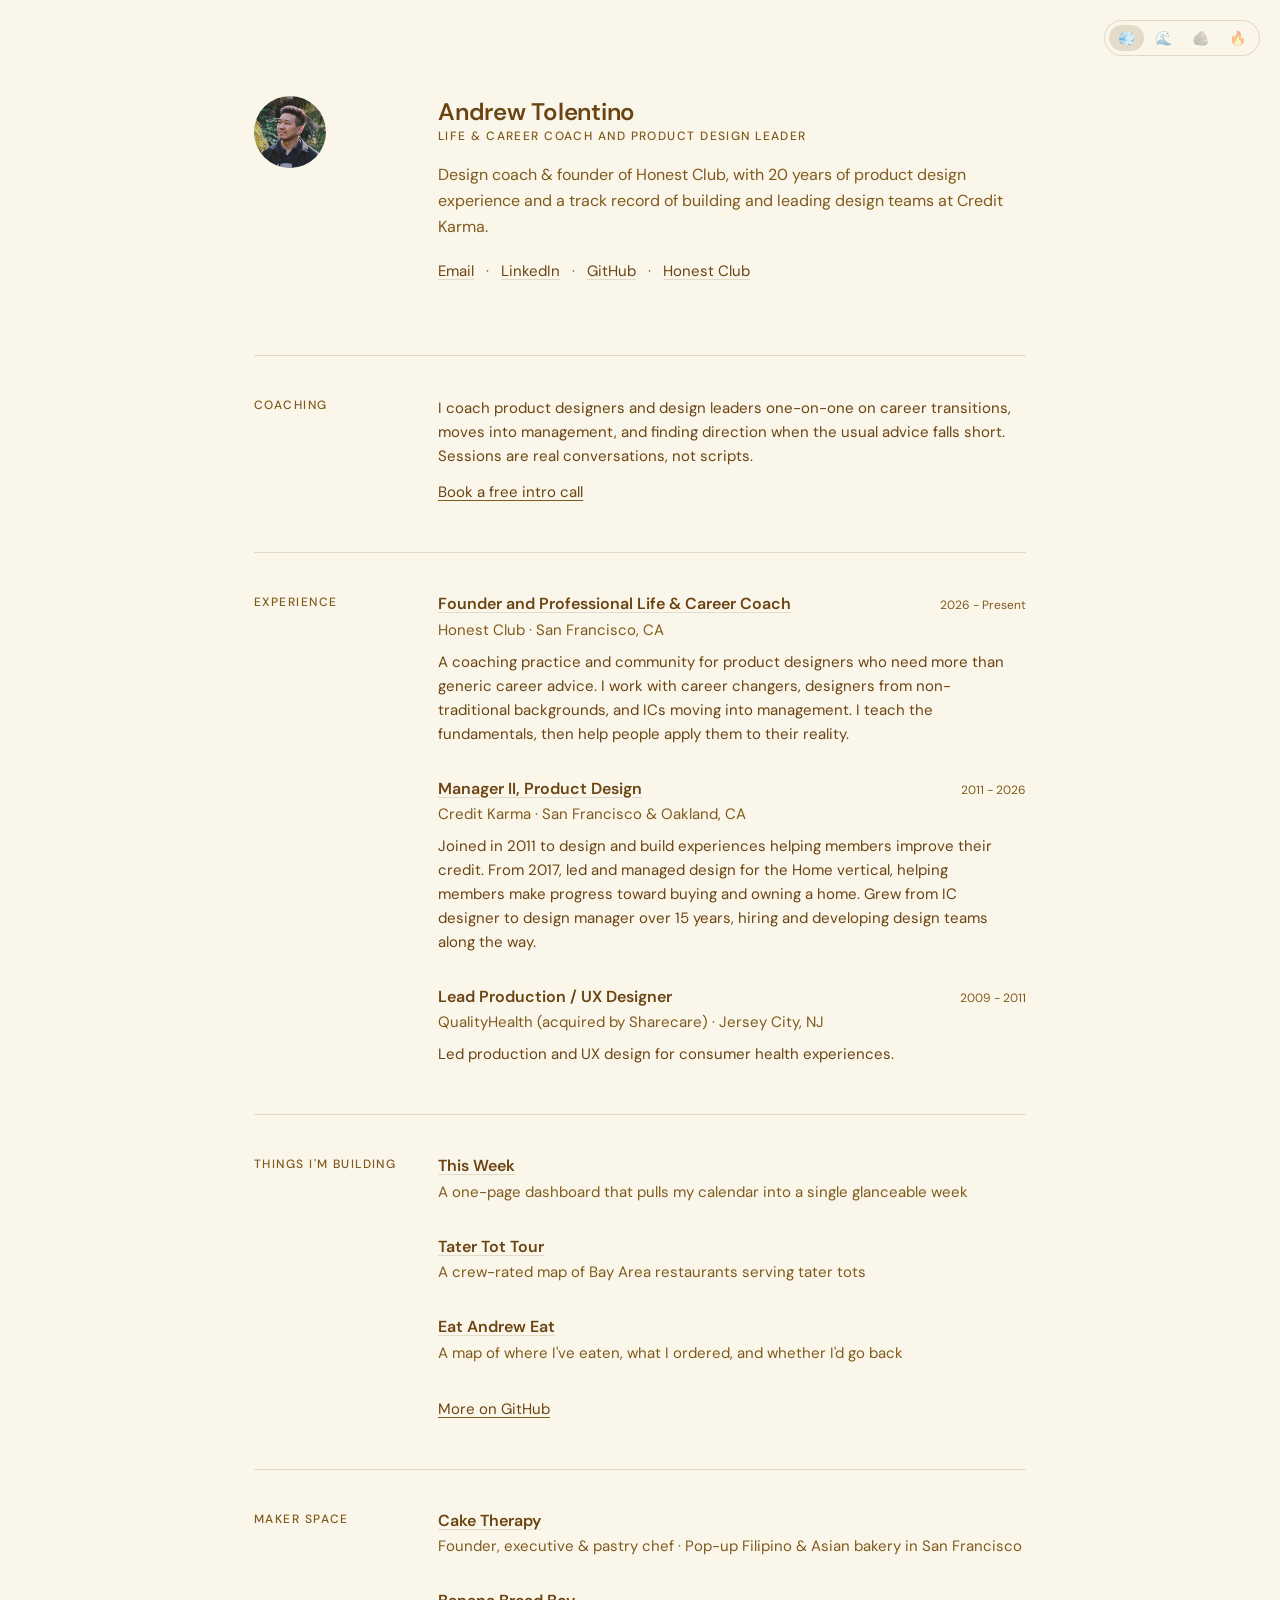
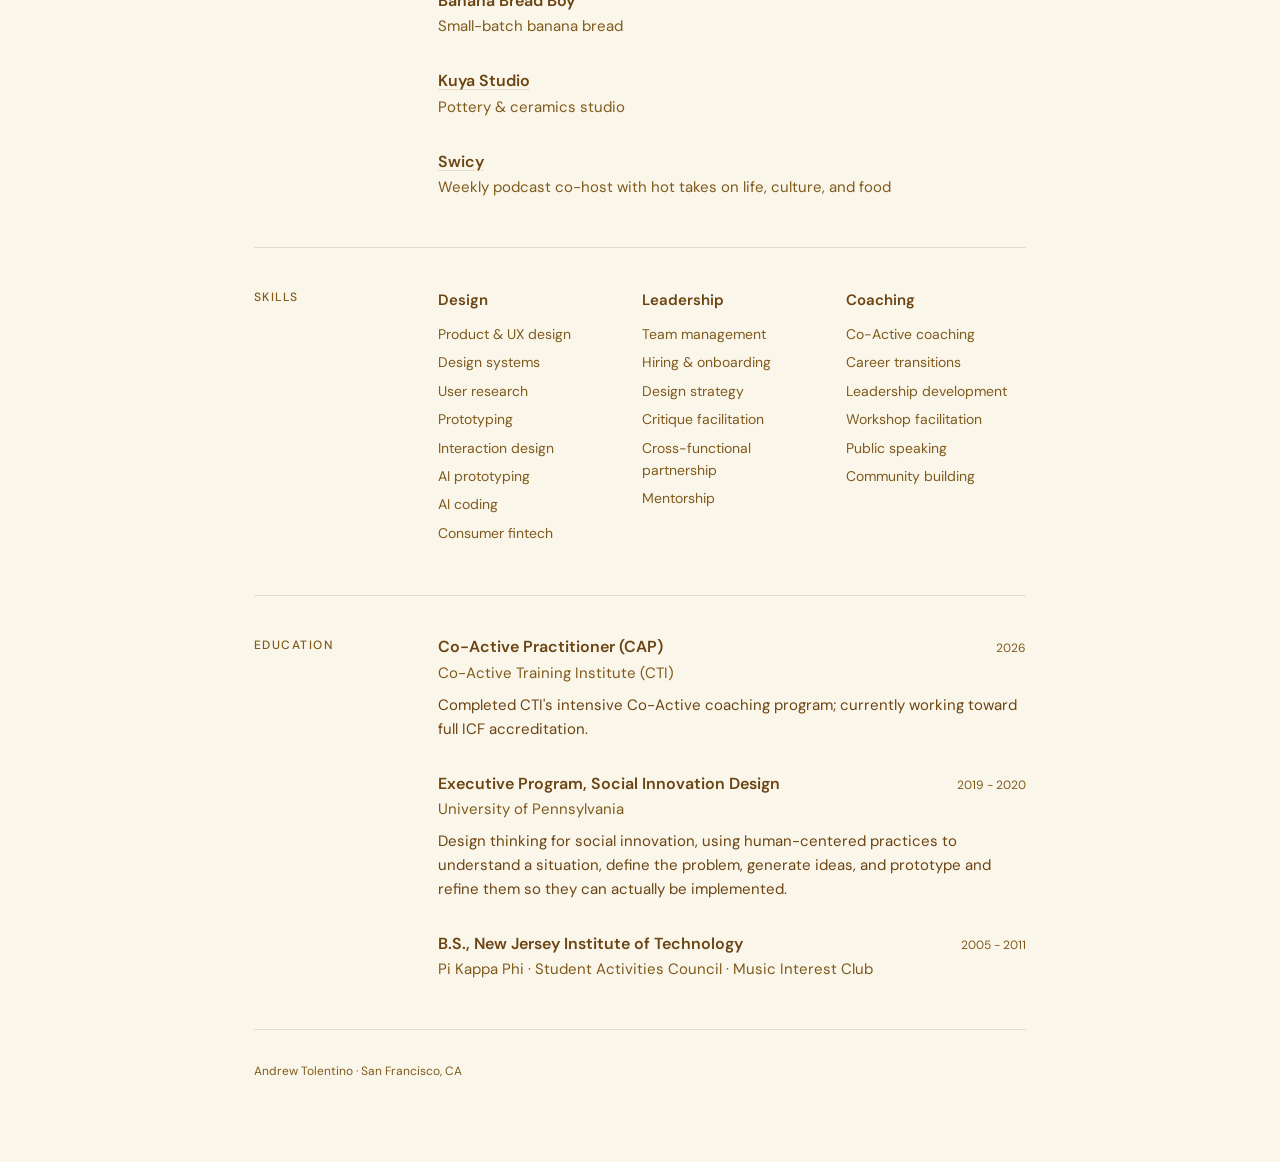
==== index.html @ 7c3a37d8 "Frame design experience as strength, not past tense Co-Authored-By: Claude Fable 5 <noreply@anthropi" ====
<!DOCTYPE html>
<html lang="en">
<head>
  <meta charset="UTF-8">
  <meta name="viewport" content="width=device-width, initial-scale=1.0">
  <title>Andrew Tolentino</title>
  <meta name="description" content="Resume of Andrew Tolentino, life and career coach and founder of Honest Club, with 20 years of product design experience leading teams at Credit Karma.">
  <link rel="icon" href="favicon.ico" sizes="32x32">
  <link rel="icon" type="image/png" sizes="32x32" href="assets/favicon-32.png">
  <link rel="icon" type="image/png" sizes="192x192" href="assets/favicon-192.png">
  <link rel="apple-touch-icon" href="assets/apple-touch-icon.png">
  <link rel="preconnect" href="https://fonts.googleapis.com">
  <link rel="preconnect" href="https://fonts.gstatic.com" crossorigin>
  <link href="https://fonts.googleapis.com/css2?family=DM+Sans:opsz,wght@9..40,400;9..40,500;9..40,600&display=swap" rel="stylesheet">
  <link rel="stylesheet" href="resume.css">
  <script>
    (function () {
      var el = localStorage.getItem('element');
      if (el === 'water' || el === 'earth' || el === 'fire') {
        document.documentElement.setAttribute('data-theme', el);
      }
    })();
  </script>
</head>
<body>
  <nav class="element-switch" aria-label="Color theme">
    <button data-element="air" title="Air Nomads">💨</button>
    <button data-element="water" title="Water Tribe">🌊</button>
    <button data-element="earth" title="Earth Kingdom">🪨</button>
    <button data-element="fire" title="Fire Nation">🔥</button>
  </nav>
  <p class="element-hint" id="element-hint" aria-hidden="true"></p>
  <main class="page">

    <!-- Intro -->
    <header class="masthead">
      <img class="portrait" src="assets/profile-pic-web.jpg" alt="Portrait of Andrew Tolentino">
      <h1 class="name">Andrew Tolentino</h1>
      <p class="subtitle">Life &amp; Career Coach and Product Design Leader</p>
      <p class="tagline">Design coach &amp; founder of Honest Club, with 20 years of product design experience and a track record of building and leading design teams at Credit Karma.</p>
      <nav class="contact">
        <a href="mailto:andrewjtolentino@gmail.com">Email</a>
        <span class="dot" aria-hidden="true">·</span>
        <a href="https://www.linkedin.com/in/atolentino" target="_blank" rel="noopener">LinkedIn</a>
        <span class="dot" aria-hidden="true">·</span>
        <a href="https://github.com/andrewtolentino" target="_blank" rel="noopener">GitHub</a>
        <span class="dot" aria-hidden="true">·</span>
        <a href="https://honestclub.co" target="_blank" rel="noopener">Honest Club</a>
      </nav>
    </header>

    <!-- Coaching -->
    <section class="section">
      <h2 class="label">Coaching</h2>
      <div class="entries">
      <article class="entry">
        <p class="desc">I coach product designers and design leaders one-on-one on career transitions, moves into management, and finding direction when the usual advice falls short. Sessions are real conversations, not scripts.</p>
        <p class="desc book-link"><a href="https://honestclub.co/discovery" target="_blank" rel="noopener">Book a free intro call</a></p>
      </article></div>
    </section>

    <!-- Experience -->
    <section class="section">
      <h2 class="label">Experience</h2>
      <div class="entries">

      <article class="entry">
        <div class="entry-head">
          <h3 class="role"><a href="https://honestclub.co" target="_blank" rel="noopener">Founder and Professional Life &amp; Career Coach</a></h3>
          <p class="when">2026 - Present</p>
        </div>
        <p class="org">Honest Club · San Francisco, CA</p>
        <p class="desc">A coaching practice and community for product designers who need more than generic career advice. I work with career changers, designers from non-traditional backgrounds, and ICs moving into management. I teach the fundamentals, then help people apply them to their reality.</p>
      </article>

      <article class="entry">
        <div class="entry-head">
          <h3 class="role"><a href="https://www.creditkarma.com" target="_blank" rel="noopener">Manager II, Product Design</a></h3>
          <p class="when">2011 - 2026</p>
        </div>
        <p class="org">Credit Karma · San Francisco &amp; Oakland, CA</p>
        <p class="desc">Joined in 2011 to design and build experiences helping members improve their credit. From 2017, led and managed design for the Home vertical, helping members make progress toward buying and owning a home. Grew from IC designer to design manager over 15 years, hiring and developing design teams along the way.</p>
      </article>

      <article class="entry">
        <div class="entry-head">
          <h3 class="role">Lead Production / UX Designer</h3>
          <p class="when">2009 - 2011</p>
        </div>
        <p class="org">QualityHealth (acquired by Sharecare) · Jersey City, NJ</p>
        <p class="desc">Led production and UX design for consumer health experiences.</p>
      </article></div>
    </section>

    <!-- Things I'm Building -->
    <section class="section">
      <h2 class="label">Things I'm Building</h2>
      <div class="entries">

      <article class="entry">
        <div class="entry-head">
          <h3 class="role"><a href="https://github.com/andrewtolentino/this-week" target="_blank" rel="noopener">This Week</a></h3>
        </div>
        <p class="org">A one-page dashboard that pulls my calendar into a single glanceable week</p>
      </article>

      <article class="entry">
        <div class="entry-head">
          <h3 class="role"><a href="https://github.com/andrewtolentino/tatertots" target="_blank" rel="noopener">Tater Tot Tour</a></h3>
        </div>
        <p class="org">A crew-rated map of Bay Area restaurants serving tater tots</p>
      </article>

      <article class="entry">
        <div class="entry-head">
          <h3 class="role"><a href="https://github.com/andrewtolentino/eatandreweat" target="_blank" rel="noopener">Eat Andrew Eat</a></h3>
        </div>
        <p class="org">A map of where I've eaten, what I ordered, and whether I'd go back</p>
      </article>

      <article class="entry">
        <p class="desc book-link"><a href="https://github.com/andrewtolentino" target="_blank" rel="noopener">More on GitHub</a></p>
      </article></div>
    </section>

    <!-- Maker Space -->
    <section class="section">
      <h2 class="label">Maker Space</h2>
      <div class="entries">

      <article class="entry">
        <div class="entry-head">
          <h3 class="role"><a href="https://caketherapy.com" target="_blank" rel="noopener">Cake Therapy</a></h3>
        </div>
        <p class="org">Founder, executive &amp; pastry chef · Pop-up Filipino &amp; Asian bakery in San Francisco</p>
      </article>

      <article class="entry">
        <div class="entry-head">
          <h3 class="role">Banana Bread Boy</h3>
        </div>
        <p class="org">Small-batch banana bread</p>
      </article>

      <article class="entry">
        <div class="entry-head">
          <h3 class="role"><a href="https://kuya.studio" target="_blank" rel="noopener">Kuya Studio</a></h3>
        </div>
        <p class="org">Pottery &amp; ceramics studio</p>
      </article>

      <article class="entry">
        <div class="entry-head">
          <h3 class="role"><a href="https://getswicy.com" target="_blank" rel="noopener">Swicy</a></h3>
        </div>
        <p class="org">Weekly podcast co-host with hot takes on life, culture, and food</p>
      </article></div>
    </section>

    <!-- Skills -->
    <section class="section">
      <h2 class="label">Skills</h2>
      <div class="entries">
        <div class="skills-grid">
          <div class="skill-group">
            <h3 class="skill-title">Design</h3>
            <ul class="skill-list">
              <li>Product &amp; UX design</li>
              <li>Design systems</li>
              <li>User research</li>
              <li>Prototyping</li>
              <li>Interaction design</li>
              <li>AI prototyping</li>
              <li>AI coding</li>
              <li>Consumer fintech</li>
            </ul>
          </div>
          <div class="skill-group">
            <h3 class="skill-title">Leadership</h3>
            <ul class="skill-list">
              <li>Team management</li>
              <li>Hiring &amp; onboarding</li>
              <li>Design strategy</li>
              <li>Critique facilitation</li>
              <li>Cross-functional partnership</li>
              <li>Mentorship</li>
            </ul>
          </div>
          <div class="skill-group">
            <h3 class="skill-title">Coaching</h3>
            <ul class="skill-list">
              <li>Co-Active coaching</li>
              <li>Career transitions</li>
              <li>Leadership development</li>
              <li>Workshop facilitation</li>
              <li>Public speaking</li>
              <li>Community building</li>
            </ul>
          </div>
        </div>
      </div>
    </section>

    <!-- Education -->
    <section class="section">
      <h2 class="label">Education</h2>
      <div class="entries">

      <article class="entry">
        <div class="entry-head">
          <h3 class="role">Co-Active Practitioner (CAP)</h3>
          <p class="when">2026</p>
        </div>
        <p class="org">Co-Active Training Institute (CTI)</p>
        <p class="desc">Completed CTI's intensive Co-Active coaching program; currently working toward full ICF accreditation.</p>
      </article>

      <article class="entry">
        <div class="entry-head">
          <h3 class="role">Executive Program, Social Innovation Design</h3>
          <p class="when">2019 - 2020</p>
        </div>
        <p class="org">University of Pennsylvania</p>
        <p class="desc">Design thinking for social innovation, using human-centered practices to understand a situation, define the problem, generate ideas, and prototype and refine them so they can actually be implemented.</p>
      </article>

      <article class="entry">
        <div class="entry-head">
          <h3 class="role">B.S., New Jersey Institute of Technology</h3>
          <p class="when">2005 - 2011</p>
        </div>
        <p class="org">Pi Kappa Phi · Student Activities Council · Music Interest Club</p>
      </article></div>
    </section>

    <footer class="footer">
      <p>Andrew Tolentino · San Francisco, CA</p>
    </footer>

  </main>

  <script>
    const root = document.documentElement;
    const switcher = document.querySelector('.element-switch');
    const buttons = switcher.querySelectorAll('button');
    const hint = document.getElementById('element-hint');

    const lines = {
      air: 'air nomads welcome you',
      water: 'water tribe approved',
      earth: 'welcome to ba sing se',
      fire: 'everything changed when the fire nation attacked'
    };

    let flashTimer = null;
    let flashing = false;

    function paintActive() {
      const current = root.getAttribute('data-theme') || 'air';
      buttons.forEach(b => b.classList.toggle('active', b.dataset.element === current));
    }

    function flash(text, ms) {
      clearTimeout(flashTimer);
      hint.textContent = text;
      hint.classList.add('show');
      flashing = Boolean(ms);
      if (ms) {
        flashTimer = setTimeout(() => {
          hint.classList.remove('show');
          flashing = false;
        }, ms);
      }
    }

    switcher.addEventListener('mouseenter', () => {
      if (!flashing) flash('choose your element');
    });
    switcher.addEventListener('mouseleave', () => {
      if (!flashing) hint.classList.remove('show');
    });

    buttons.forEach(b => b.addEventListener('click', () => {
      const el = b.dataset.element;
      if (el === 'air') {
        root.removeAttribute('data-theme');
        localStorage.removeItem('element');
      } else {
        root.setAttribute('data-theme', el);
        localStorage.setItem('element', el);
      }
      paintActive();
      flash(lines[el], 3000);
    }));

    paintActive();
  </script>
</body>
</html>
---- resume.css ----
/* Resume — warm cream / dark forest green */

*,
*::before,
*::after {
  margin: 0;
  padding: 0;
  box-sizing: border-box;
}

/* Air (default): Air Nomad cream & saffron */
:root {
  --cream: #fbf6ea;
  --forest: #6b4413;
  --forest-soft: #7f5a1d;
  --rule: rgba(107, 68, 19, 0.16);

  --font-sans: 'DM Sans', sans-serif;
}

/* Water: Water Tribe deep navy & ice */
:root[data-theme="water"] {
  --cream: #142330;
  --forest: #ddeaf4;
  --forest-soft: #9fc0d8;
  --rule: rgba(221, 234, 244, 0.18);
}

/* Earth: Earth Kingdom forest & jade */
:root[data-theme="earth"] {
  --cream: #202b19;
  --forest: #ecf2df;
  --forest-soft: #b1c19c;
  --rule: rgba(236, 242, 223, 0.18);
}

/* Fire: Fire Nation ember & gold */
:root[data-theme="fire"] {
  --cream: #2b1312;
  --forest: #f6e6d8;
  --forest-soft: #ddad82;
  --rule: rgba(246, 230, 216, 0.18);
}

html {
  -webkit-font-smoothing: antialiased;
  -moz-osx-font-smoothing: grayscale;
}

body {
  background-color: var(--cream);
  color: var(--forest);
  font-family: var(--font-sans);
  font-size: 16px;
  line-height: 1.6;
  transition: background-color 0.35s ease, color 0.35s ease;
}

/* Element switcher */
.element-switch {
  position: fixed;
  top: 20px;
  right: 20px;
  z-index: 10;
  display: flex;
  gap: 2px;
  padding: 4px;
  background-color: var(--cream);
  border: 1px solid var(--rule);
  border-radius: 999px;
  transition: background-color 0.35s ease, border-color 0.35s ease;
}

.element-switch button {
  font-size: 14px;
  line-height: 1;
  padding: 6px 9px;
  background: none;
  border: none;
  border-radius: 999px;
  cursor: pointer;
  opacity: 0.4;
  transition: opacity 0.2s ease, background-color 0.2s ease;
}

.element-switch button:hover {
  opacity: 0.8;
}

.element-switch button.active {
  opacity: 1;
  background-color: var(--rule);
}

.element-hint {
  position: fixed;
  top: 58px;
  right: 24px;
  z-index: 10;
  max-width: 220px;
  text-align: right;
  font-size: 11px;
  font-weight: 500;
  text-transform: uppercase;
  letter-spacing: 0.1em;
  color: var(--forest-soft);
  opacity: 0;
  transition: opacity 0.3s ease;
  pointer-events: none;
}

.element-hint.show {
  opacity: 1;
}

.page {
  max-width: 820px;
  margin: 0 auto;
  padding: 96px 24px 80px;
}

a {
  color: inherit;
  text-decoration: underline;
  text-decoration-color: var(--rule);
  text-underline-offset: 3px;
  transition: text-decoration-color 0.2s ease;
}

a:hover {
  text-decoration-color: var(--forest);
}

/* Header — two-column: portrait | text */
.masthead {
  display: grid;
  grid-template-columns: 160px 1fr;
  gap: 0 24px;
  align-items: start;
  margin-bottom: 72px;
}

.portrait {
  grid-column: 1;
  grid-row: 1 / span 3;
  width: 72px;
  height: 72px;
  border-radius: 50%;
  object-fit: cover;
  display: block;
}

.masthead > :not(.portrait) {
  grid-column: 2;
}

.name {
  font-size: 24px;
  font-weight: 600;
  letter-spacing: -0.01em;
  line-height: 1.3;
  margin-bottom: 2px;
}

.subtitle {
  font-size: 12px;
  font-weight: 500;
  text-transform: uppercase;
  letter-spacing: 0.12em;
  color: var(--forest-soft);
  margin-top: -2px;
  margin-bottom: 16px;
}

.tagline {
  font-size: 16px;
  color: var(--forest-soft);
  max-width: 52ch;
  margin-bottom: 20px;
}

.contact {
  font-family: var(--font-sans);
  font-size: 15px;
}

.contact .dot {
  color: var(--forest-soft);
  margin: 0 8px;
}

/* Sections — two-column grid: label | entries */
.section {
  display: grid;
  grid-template-columns: 160px 1fr;
  gap: 24px;
  padding-top: 40px;
  margin-bottom: 48px;
  border-top: 1px solid var(--rule);
}

.label {
  font-family: var(--font-sans);
  font-size: 12px;
  font-weight: 500;
  text-transform: uppercase;
  letter-spacing: 0.12em;
  color: var(--forest-soft);
  line-height: 1.6;
}

/* Entries */
.entry {
  margin-bottom: 32px;
}

.entry:last-child {
  margin-bottom: 0;
}

.entry-head {
  display: flex;
  align-items: baseline;
  justify-content: space-between;
  gap: 16px;
}

.role {
  font-size: 16px;
  font-weight: 600;
  line-height: 1.4;
}

.when {
  font-family: var(--font-sans);
  font-size: 12px;
  color: var(--forest-soft);
  white-space: nowrap;
}

.org {
  font-size: 15px;
  color: var(--forest-soft);
  margin-top: 2px;
}

.desc {
  margin-top: 8px;
  font-size: 15px;
  max-width: 58ch;
}

/* A paragraph that opens an entry (no role heading above it) starts flush,
   so the first line of every section aligns with its label */
.entry > .desc:first-child {
  margin-top: 0;
}

.book-link {
  font-family: var(--font-sans);
  font-size: 15px;
  margin-top: 12px;
}

.book-link a {
  text-decoration-color: var(--forest-soft);
}

/* Skills — three-column grid inside the entries column */
.skills-grid {
  display: grid;
  grid-template-columns: repeat(3, 1fr);
  gap: 24px;
}

.skill-title {
  font-size: 15px;
  font-weight: 600;
  margin-bottom: 8px;
}

.skill-list {
  list-style: none;
}

.skill-list li {
  font-size: 14px;
  color: var(--forest-soft);
  padding: 3px 0;
}

/* Footer */
.footer {
  padding-top: 32px;
  border-top: 1px solid var(--rule);
  font-family: var(--font-sans);
  font-size: 12px;
  color: var(--forest-soft);
}

/* Tablet & below — collapse to single column */
@media (max-width: 700px) {
  .page {
    padding: 56px 20px;
  }

  .masthead {
    grid-template-columns: 1fr;
    gap: 0;
    margin-bottom: 48px;
  }

  .portrait,
  .masthead > :not(.portrait) {
    grid-column: 1;
    grid-row: auto;
  }

  .portrait {
    margin-bottom: 20px;
  }

  .section {
    grid-template-columns: 1fr;
    gap: 16px;
    padding-top: 32px;
    margin-bottom: 40px;
  }

  .name {
    font-size: 21px;
  }

  .skills-grid {
    grid-template-columns: 1fr;
    gap: 20px;
  }

  .entry-head {
    flex-direction: column;
    gap: 2px;
  }
}

/* Middle width — skills wrap to two columns */
@media (min-width: 701px) and (max-width: 900px) {
  .skills-grid {
    grid-template-columns: repeat(2, 1fr);
  }
}

@media print {
  body {
    background: #ffffff;
    color: #43301c;
  }

  .page {
    padding: 0;
  }

  .portrait,
  .element-switch {
    display: none;
  }

  a {
    text-decoration: none;
  }
}
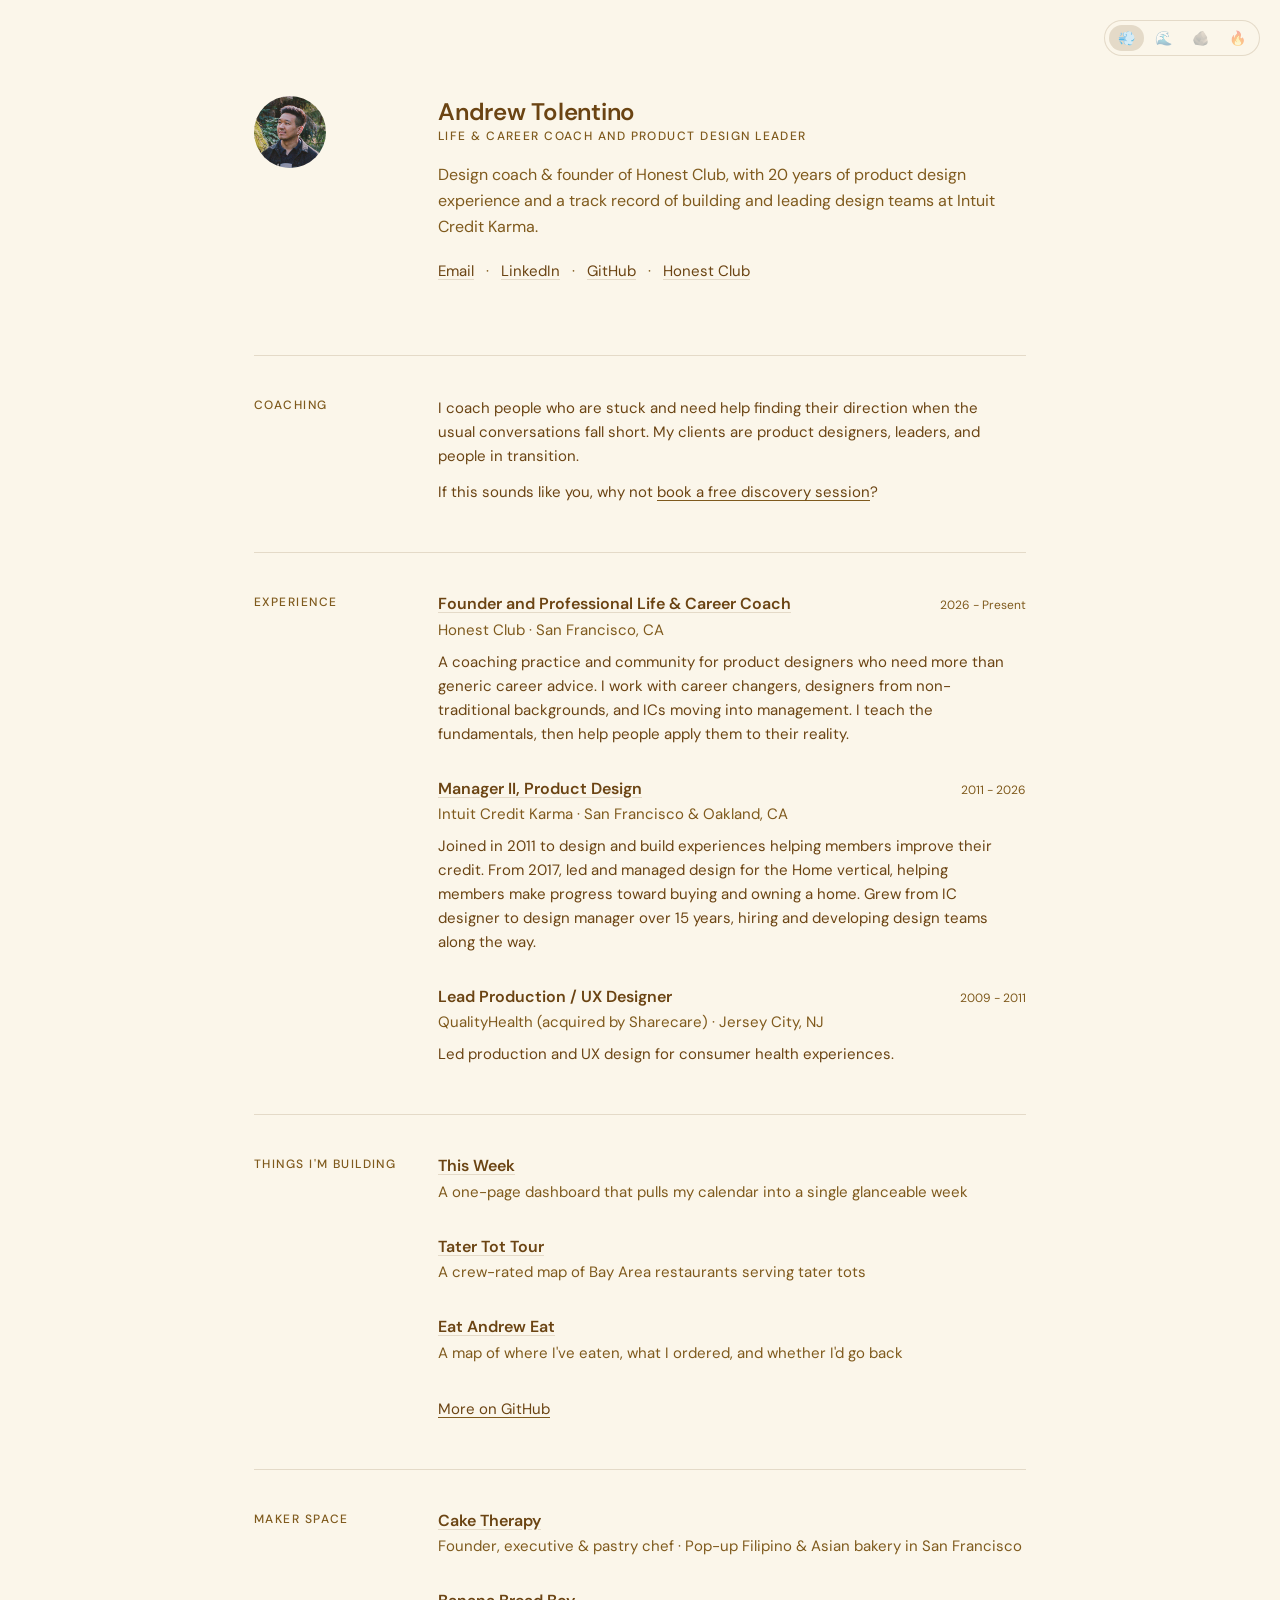
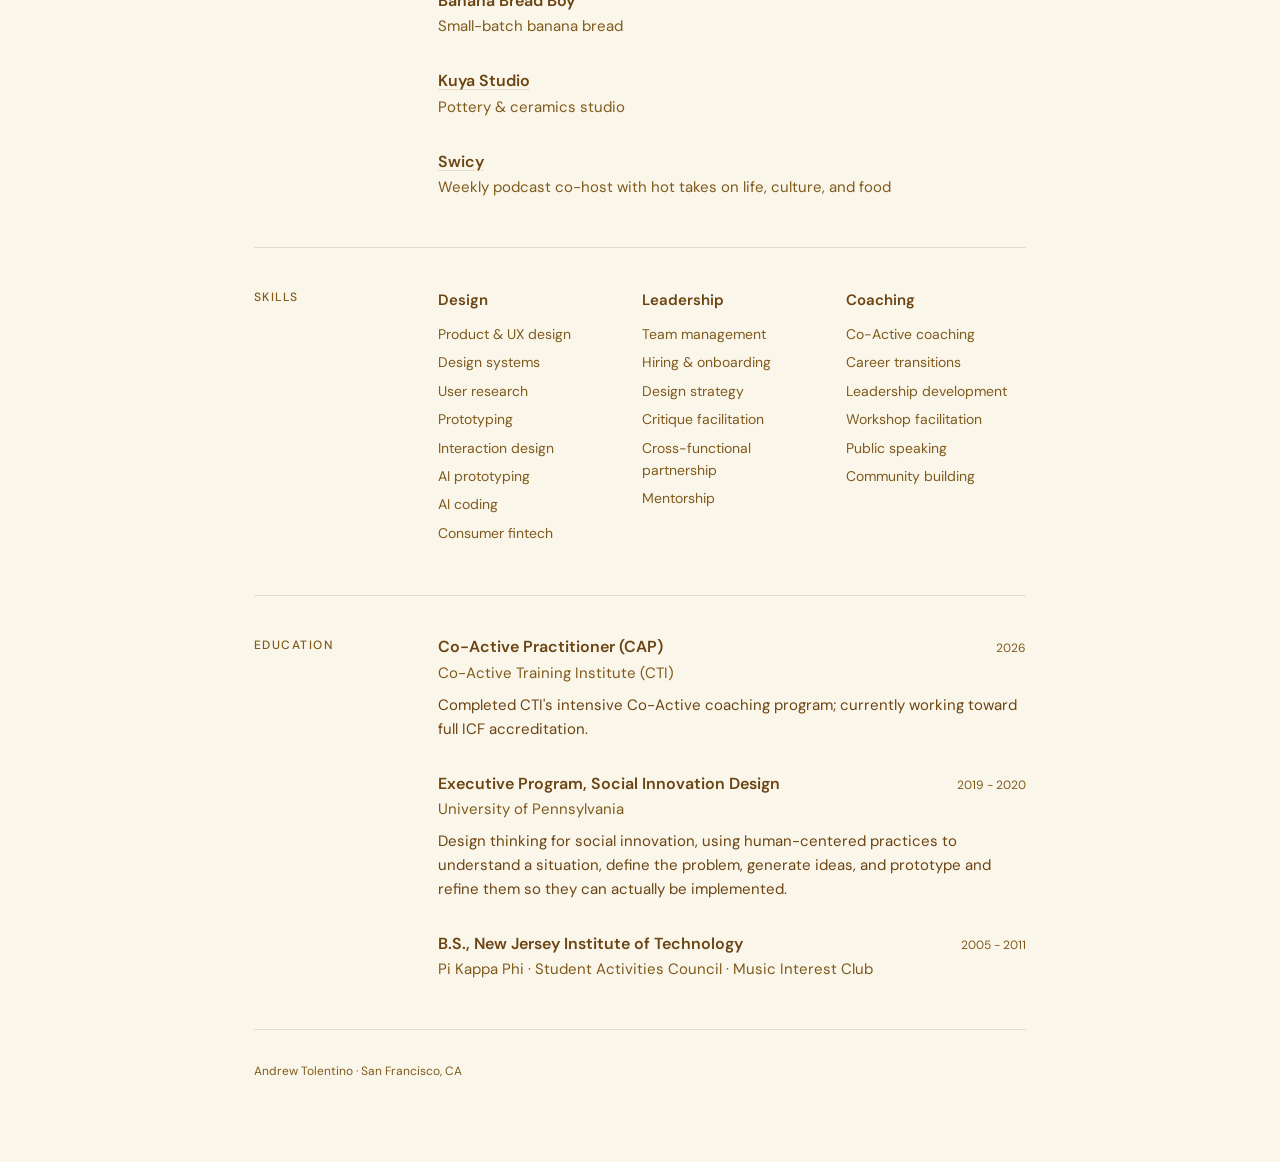
==== commit 2d97b736: "Intuit Credit Karma naming; new coaching copy with discovery session CTA Co-Authored-By: Claude Fabl" ====
--- a/index.html
+++ b/index.html
@@ -4,7 +4,7 @@
   <meta charset="UTF-8">
   <meta name="viewport" content="width=device-width, initial-scale=1.0">
   <title>Andrew Tolentino</title>
-  <meta name="description" content="Resume of Andrew Tolentino, life and career coach and founder of Honest Club, with 20 years of product design experience leading teams at Credit Karma.">
+  <meta name="description" content="Resume of Andrew Tolentino, life and career coach and founder of Honest Club, with 20 years of product design experience leading teams at Intuit Credit Karma.">
   <link rel="icon" href="favicon.ico" sizes="32x32">
   <link rel="icon" type="image/png" sizes="32x32" href="assets/favicon-32.png">
   <link rel="icon" type="image/png" sizes="192x192" href="assets/favicon-192.png">
@@ -37,7 +37,7 @@
       <img class="portrait" src="assets/profile-pic-web.jpg" alt="Portrait of Andrew Tolentino">
       <h1 class="name">Andrew Tolentino</h1>
       <p class="subtitle">Life &amp; Career Coach and Product Design Leader</p>
-      <p class="tagline">Design coach &amp; founder of Honest Club, with 20 years of product design experience and a track record of building and leading design teams at Credit Karma.</p>
+      <p class="tagline">Design coach &amp; founder of Honest Club, with 20 years of product design experience and a track record of building and leading design teams at Intuit Credit Karma.</p>
       <nav class="contact">
         <a href="mailto:andrewjtolentino@gmail.com">Email</a>
         <span class="dot" aria-hidden="true">·</span>
@@ -54,8 +54,8 @@
       <h2 class="label">Coaching</h2>
       <div class="entries">
       <article class="entry">
-        <p class="desc">I coach product designers and design leaders one-on-one on career transitions, moves into management, and finding direction when the usual advice falls short. Sessions are real conversations, not scripts.</p>
-        <p class="desc book-link"><a href="https://honestclub.co/discovery" target="_blank" rel="noopener">Book a free intro call</a></p>
+        <p class="desc">I coach people who are stuck and need help finding their direction when the usual conversations fall short. My clients are product designers, leaders, and people in transition.</p>
+        <p class="desc book-link">If this sounds like you, why not <a href="https://honestclub.co/discovery" target="_blank" rel="noopener">book a free discovery session</a>?</p>
       </article></div>
     </section>
 
@@ -78,7 +78,7 @@
           <h3 class="role"><a href="https://www.creditkarma.com" target="_blank" rel="noopener">Manager II, Product Design</a></h3>
           <p class="when">2011 - 2026</p>
         </div>
-        <p class="org">Credit Karma · San Francisco &amp; Oakland, CA</p>
+        <p class="org">Intuit Credit Karma · San Francisco &amp; Oakland, CA</p>
         <p class="desc">Joined in 2011 to design and build experiences helping members improve their credit. From 2017, led and managed design for the Home vertical, helping members make progress toward buying and owning a home. Grew from IC designer to design manager over 15 years, hiring and developing design teams along the way.</p>
       </article>
 
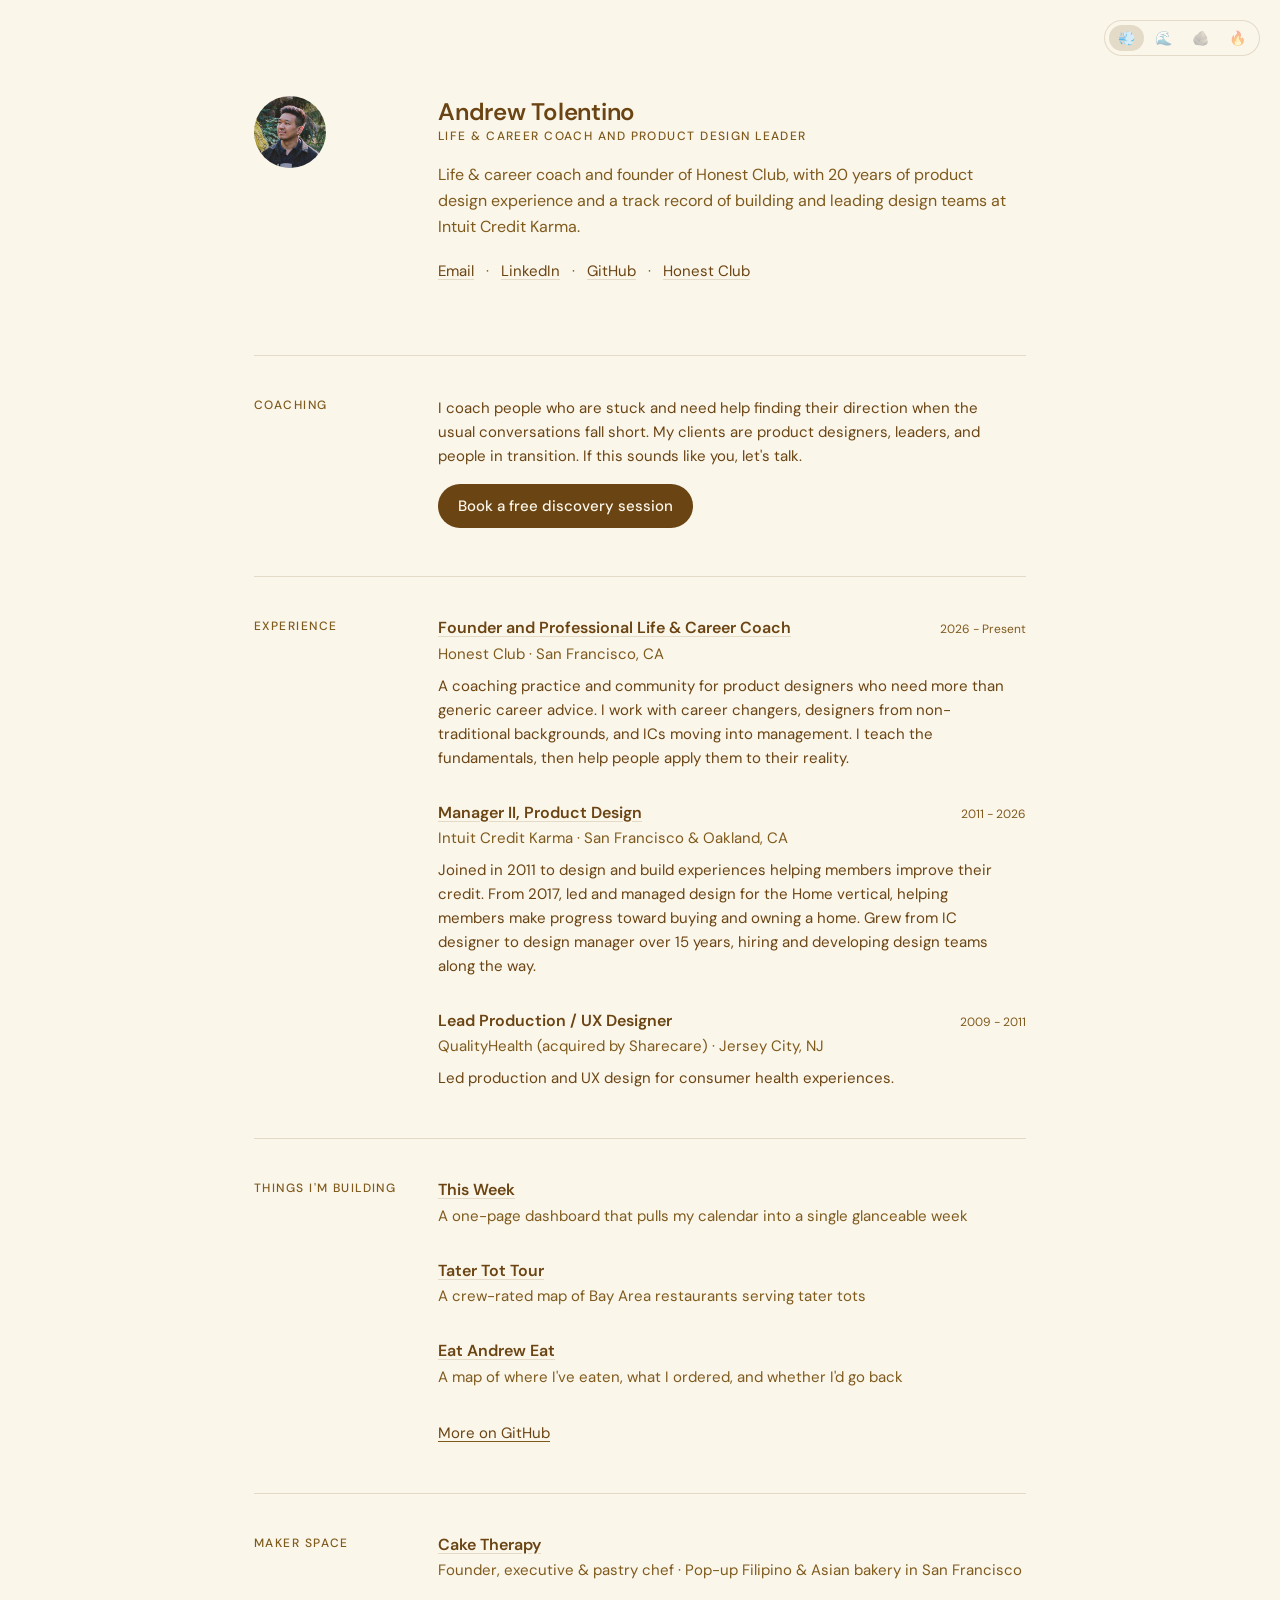
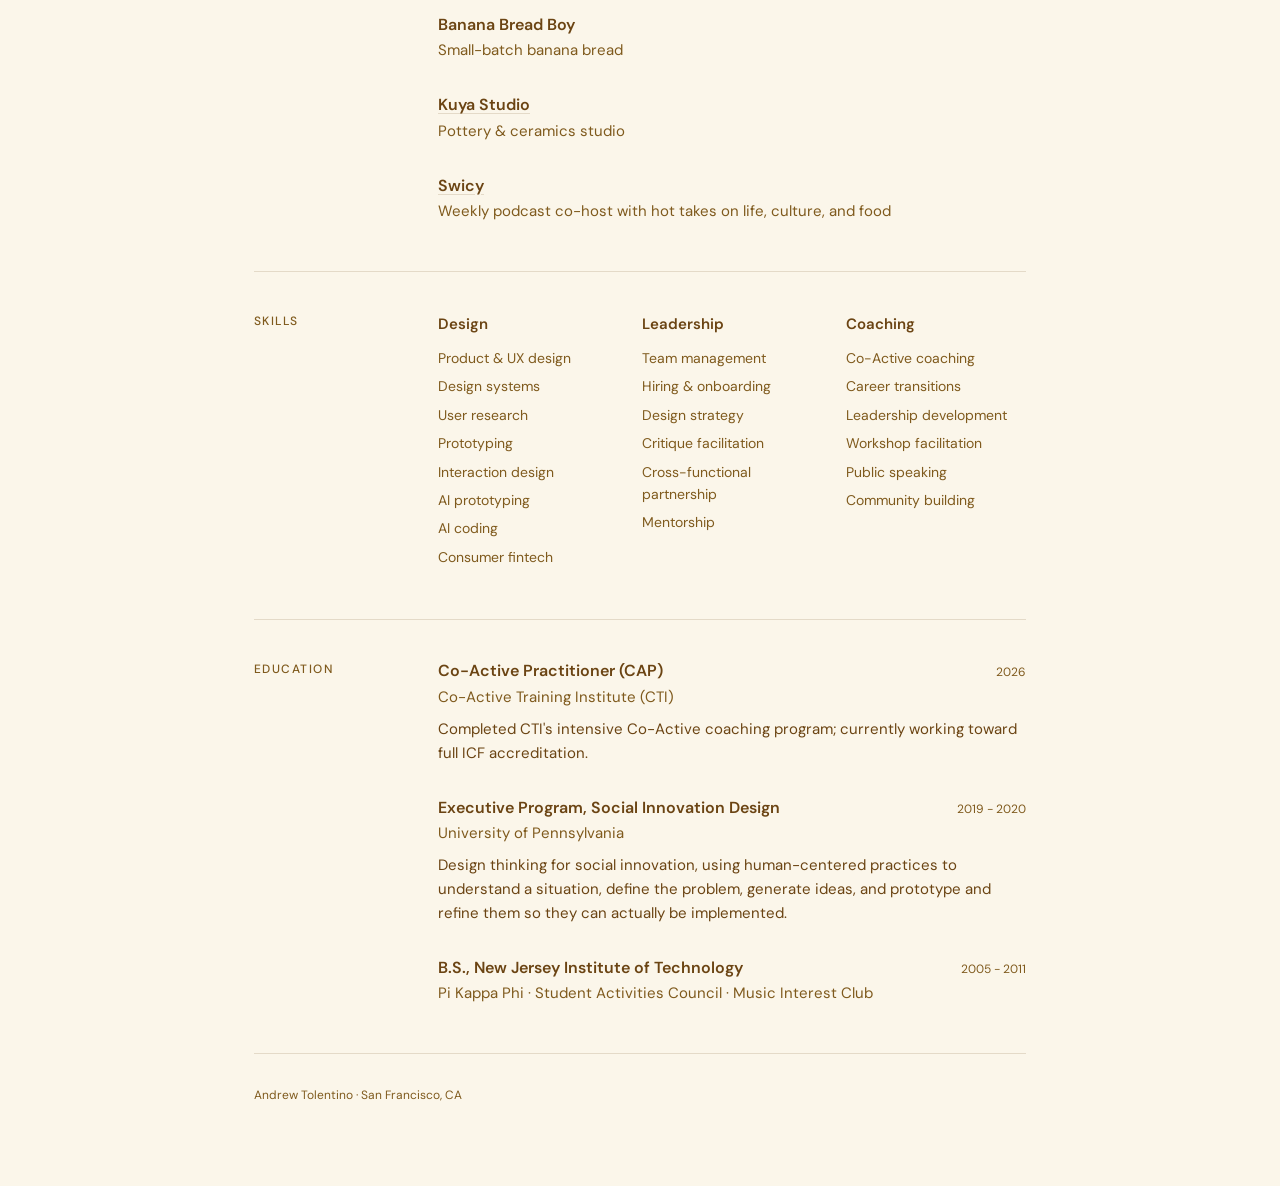
==== commit 39b9c45d: "Discovery session CTA button; life & career coach in tagline Co-Authored-By: Claude Fable 5 <noreply" ====
--- a/index.html
+++ b/index.html
@@ -37,7 +37,7 @@
       <img class="portrait" src="assets/profile-pic-web.jpg" alt="Portrait of Andrew Tolentino">
       <h1 class="name">Andrew Tolentino</h1>
       <p class="subtitle">Life &amp; Career Coach and Product Design Leader</p>
-      <p class="tagline">Design coach &amp; founder of Honest Club, with 20 years of product design experience and a track record of building and leading design teams at Intuit Credit Karma.</p>
+      <p class="tagline">Life &amp; career coach and founder of Honest Club, with 20 years of product design experience and a track record of building and leading design teams at Intuit Credit Karma.</p>
       <nav class="contact">
         <a href="mailto:andrewjtolentino@gmail.com">Email</a>
         <span class="dot" aria-hidden="true">·</span>
@@ -54,8 +54,8 @@
       <h2 class="label">Coaching</h2>
       <div class="entries">
       <article class="entry">
-        <p class="desc">I coach people who are stuck and need help finding their direction when the usual conversations fall short. My clients are product designers, leaders, and people in transition.</p>
-        <p class="desc book-link">If this sounds like you, why not <a href="https://honestclub.co/discovery" target="_blank" rel="noopener">book a free discovery session</a>?</p>
+        <p class="desc">I coach people who are stuck and need help finding their direction when the usual conversations fall short. My clients are product designers, leaders, and people in transition. If this sounds like you, let's talk.</p>
+        <a class="cta-button" href="https://honestclub.co/discovery" target="_blank" rel="noopener">Book a free discovery session</a>
       </article></div>
     </section>
 
--- a/resume.css
+++ b/resume.css
@@ -266,6 +266,25 @@
   text-decoration-color: var(--forest-soft);
 }
 
+/* CTA button */
+.cta-button {
+  display: inline-block;
+  margin-top: 16px;
+  padding: 10px 20px;
+  background-color: var(--forest);
+  color: var(--cream);
+  border-radius: 999px;
+  font-size: 15px;
+  font-weight: 500;
+  text-decoration: none;
+  transition: opacity 0.2s ease, background-color 0.35s ease, color 0.35s ease;
+}
+
+.cta-button:hover {
+  opacity: 0.85;
+  text-decoration: none;
+}
+
 /* Skills — three-column grid inside the entries column */
 .skills-grid {
   display: grid;
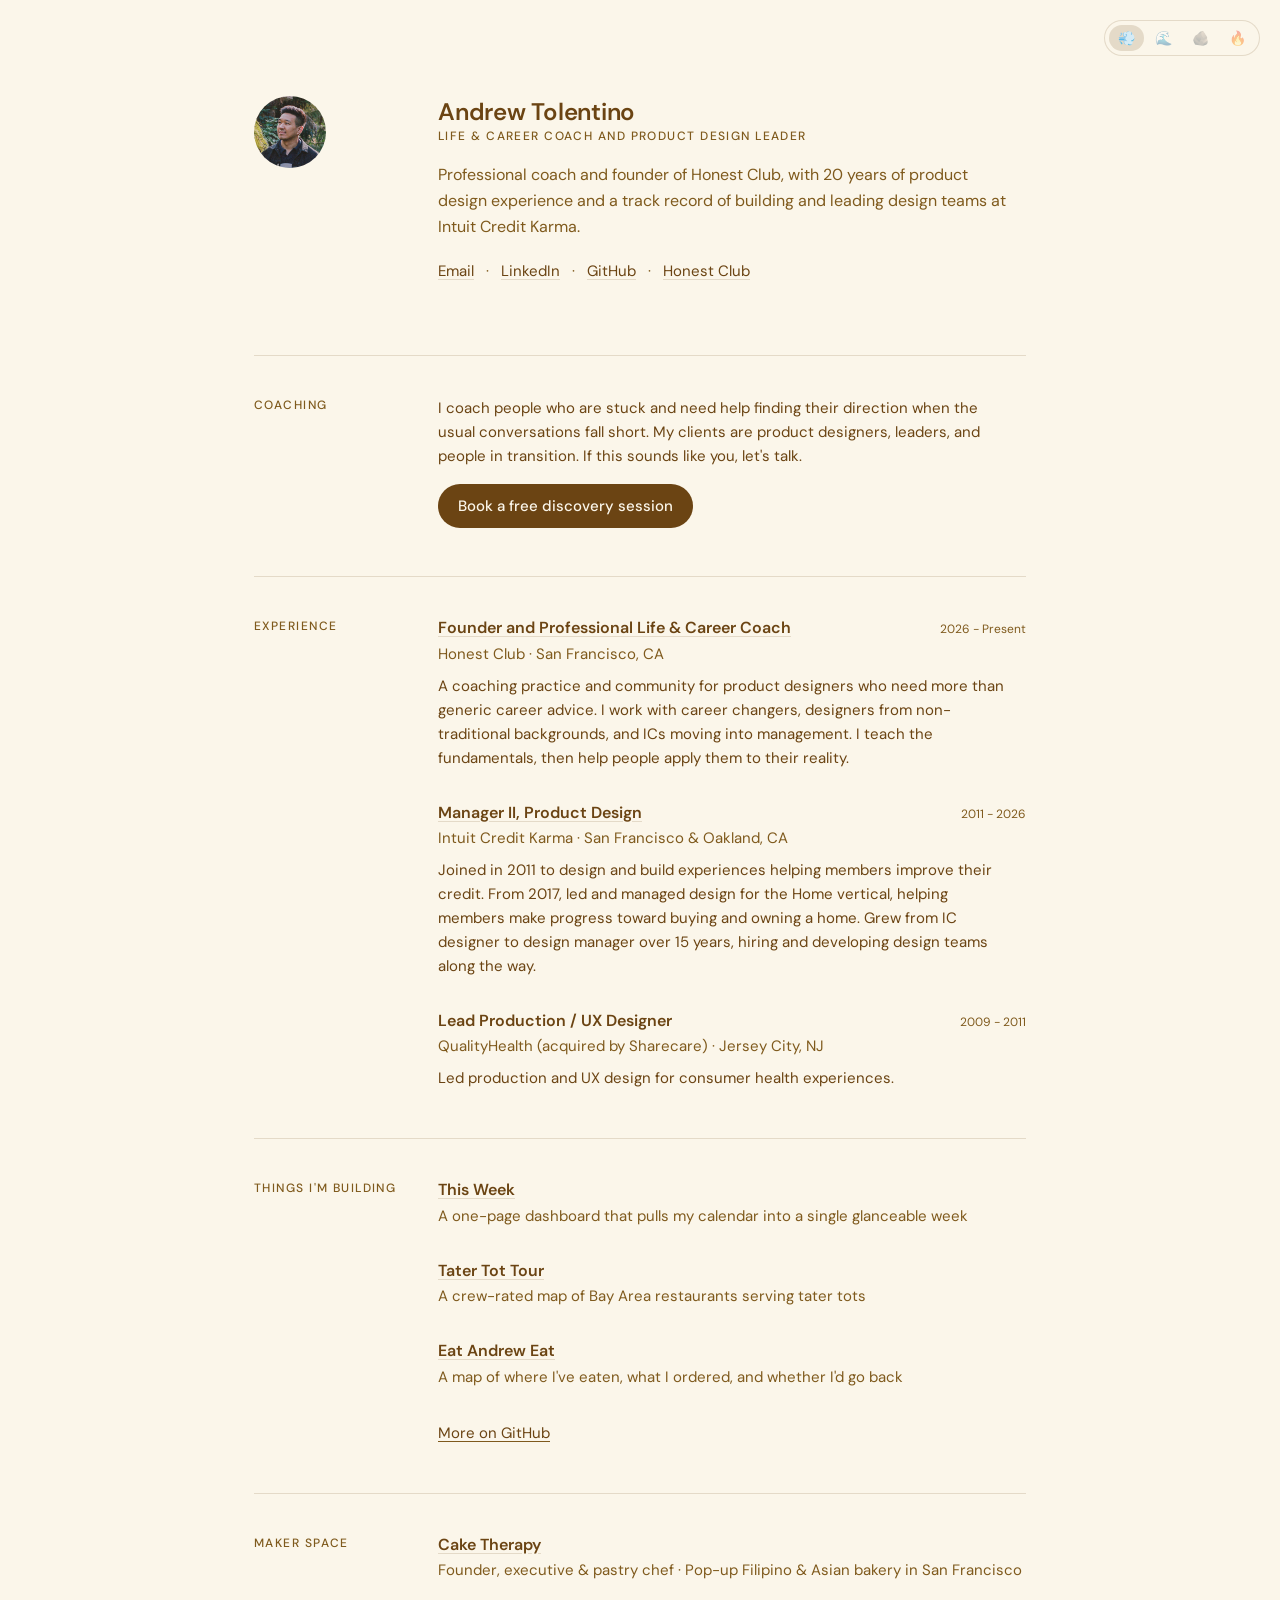
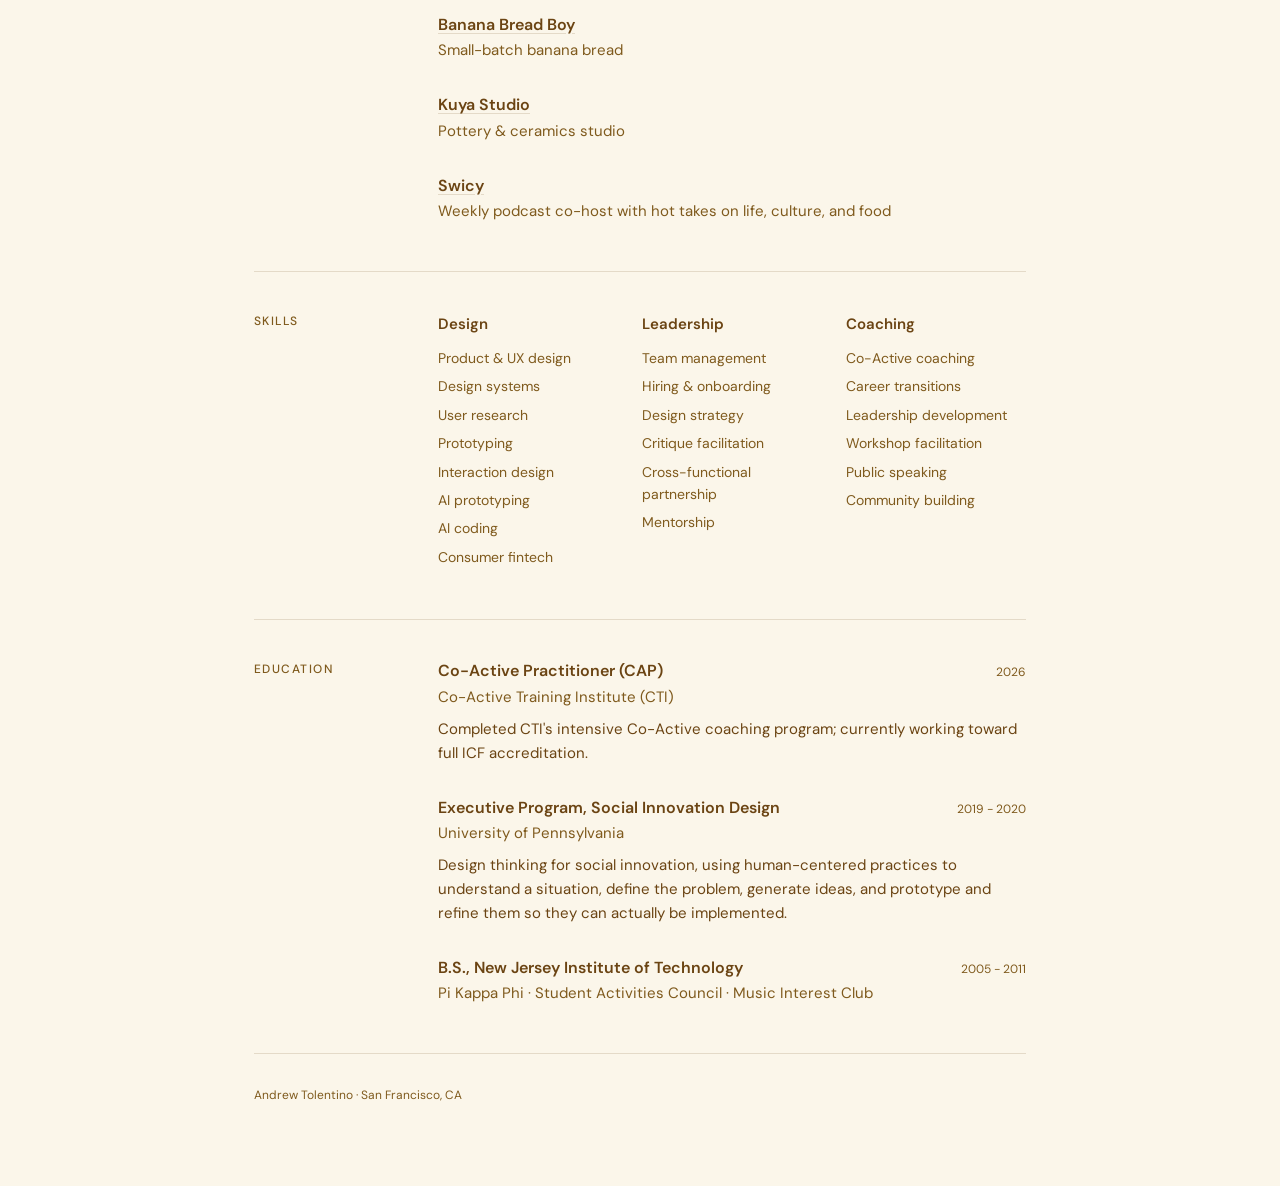
==== commit 87d15aaa: "Tagline: Professional coach; link Banana Bread Boy Co-Authored-By: Claude Fable 5 <noreply@anthropic" ====
--- a/index.html
+++ b/index.html
@@ -37,7 +37,7 @@
       <img class="portrait" src="assets/profile-pic-web.jpg" alt="Portrait of Andrew Tolentino">
       <h1 class="name">Andrew Tolentino</h1>
       <p class="subtitle">Life &amp; Career Coach and Product Design Leader</p>
-      <p class="tagline">Life &amp; career coach and founder of Honest Club, with 20 years of product design experience and a track record of building and leading design teams at Intuit Credit Karma.</p>
+      <p class="tagline">Professional coach and founder of Honest Club, with 20 years of product design experience and a track record of building and leading design teams at Intuit Credit Karma.</p>
       <nav class="contact">
         <a href="mailto:andrewjtolentino@gmail.com">Email</a>
         <span class="dot" aria-hidden="true">·</span>
@@ -137,7 +137,7 @@
 
       <article class="entry">
         <div class="entry-head">
-          <h3 class="role">Banana Bread Boy</h3>
+          <h3 class="role"><a href="https://bananabreadboy.com" target="_blank" rel="noopener">Banana Bread Boy</a></h3>
         </div>
         <p class="org">Small-batch banana bread</p>
       </article>
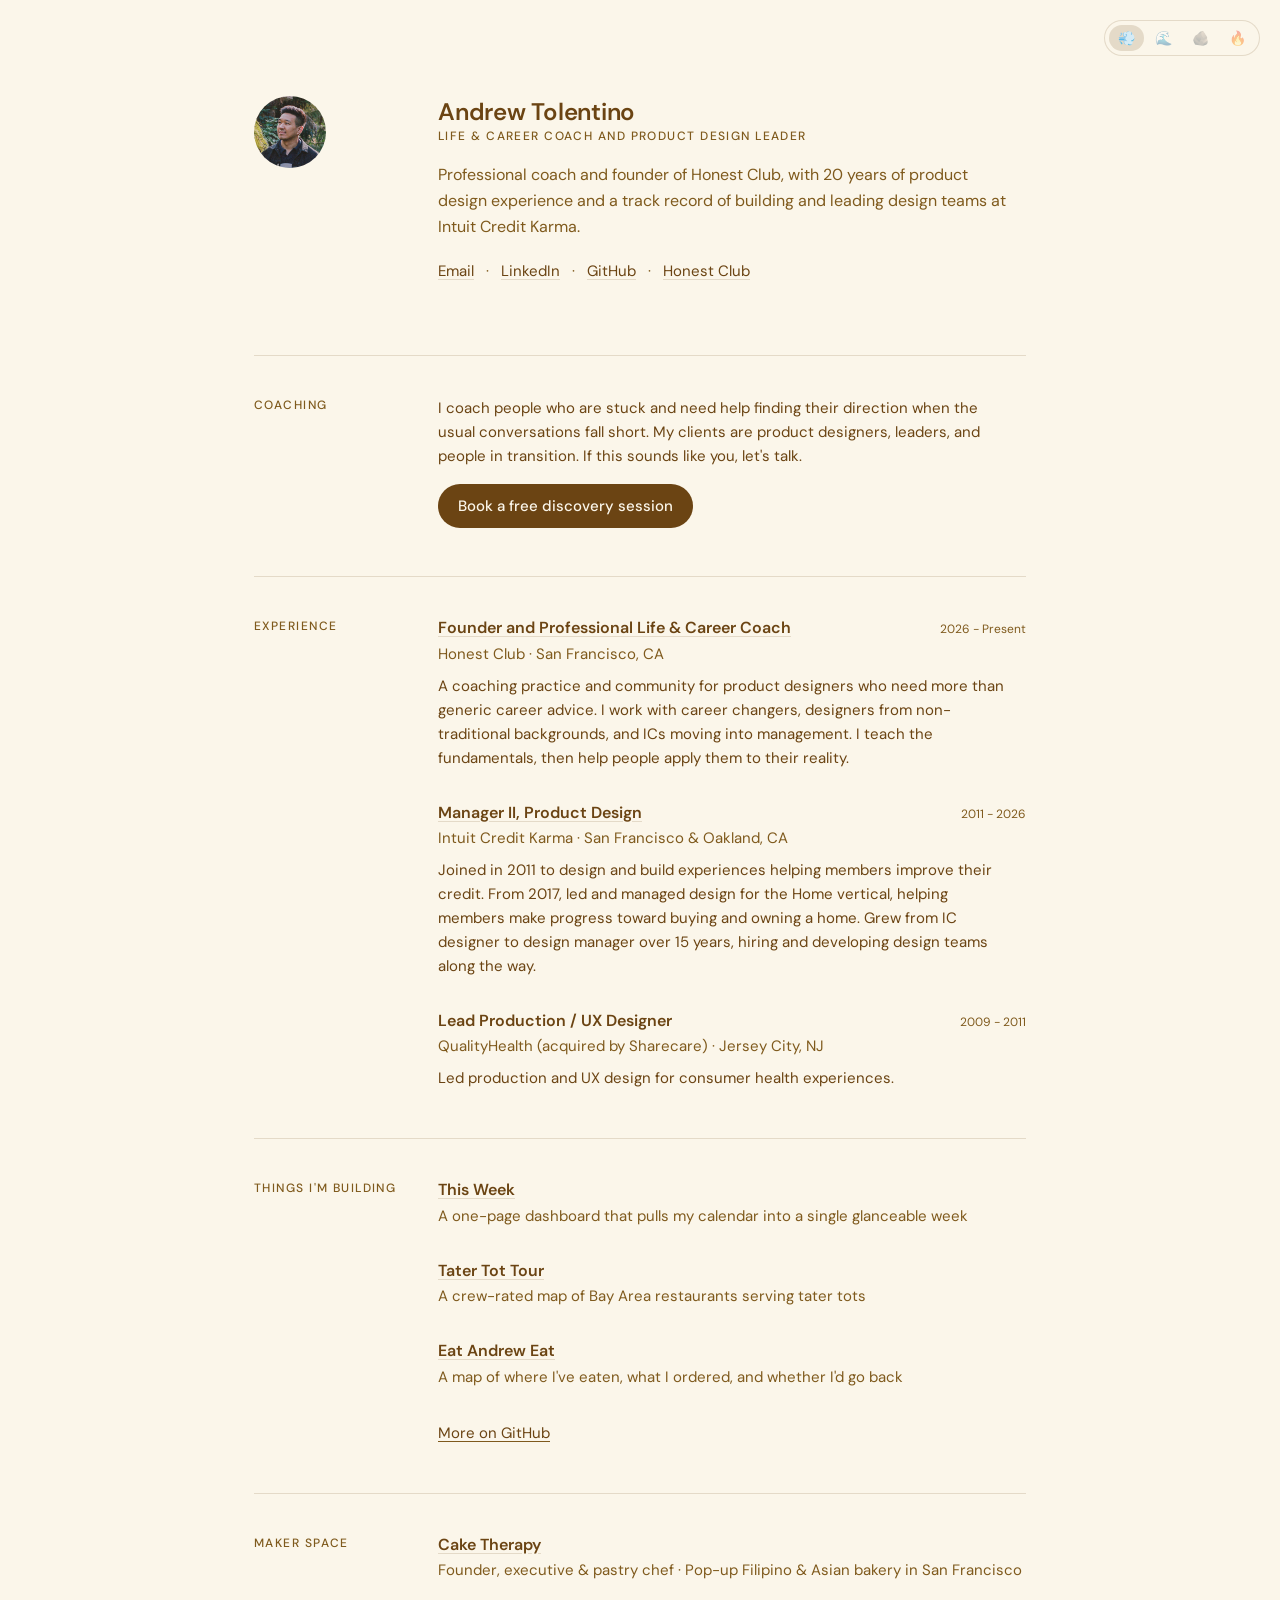
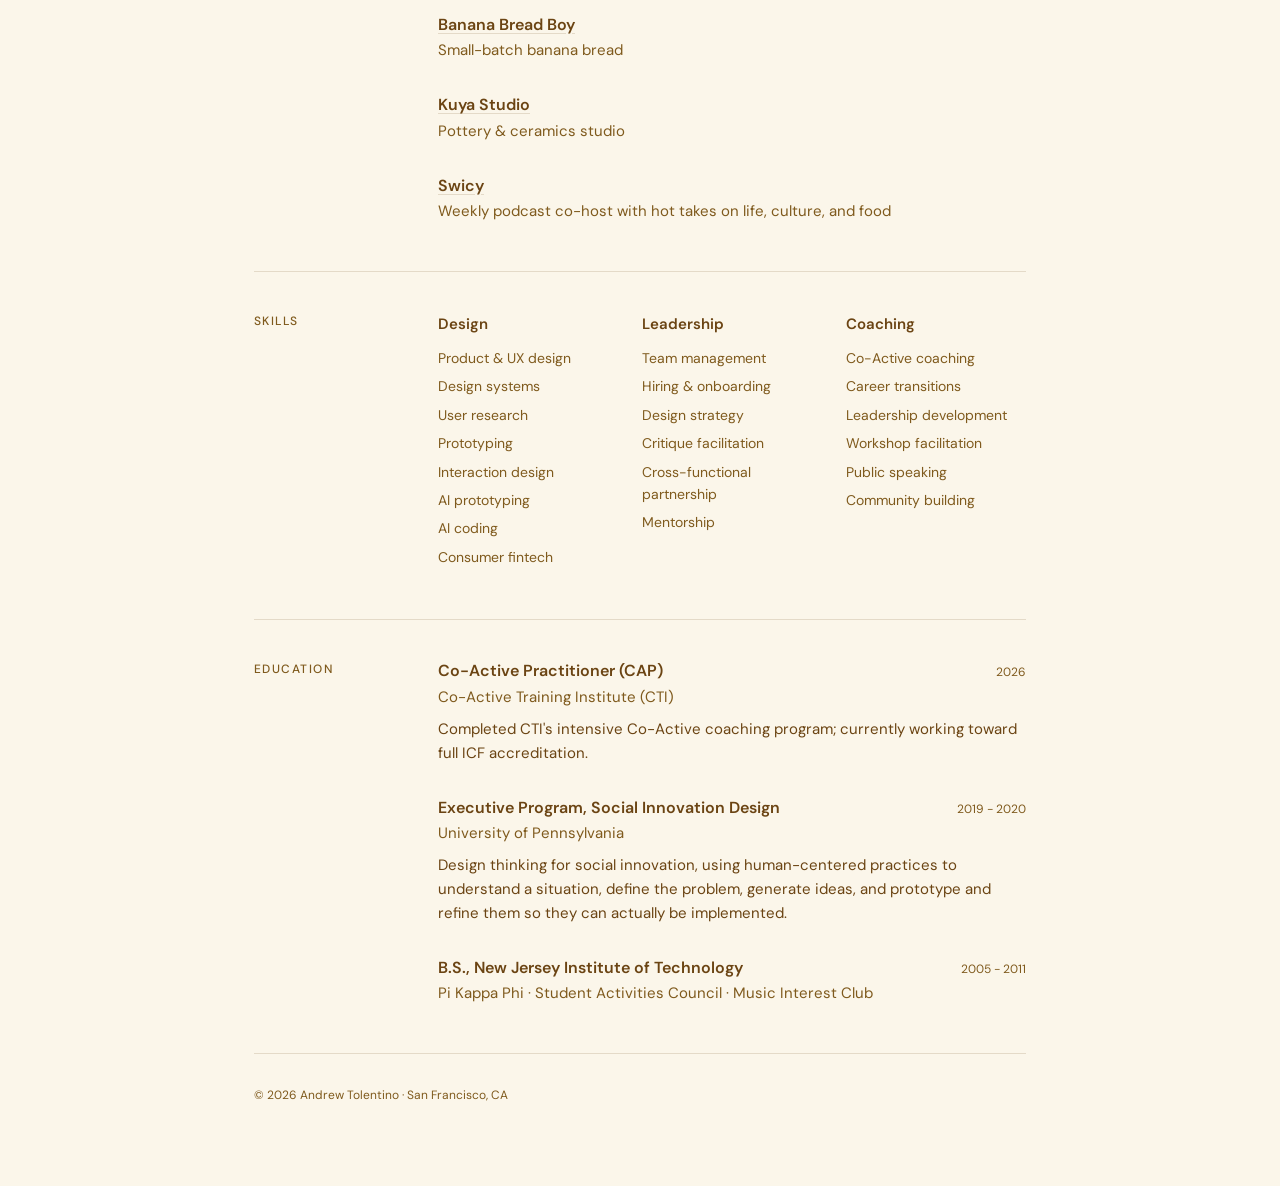
==== commit 05338967: "Footer copyright with auto-updating year Co-Authored-By: Claude Fable 5 <noreply@anthropic.com>" ====
--- a/index.html
+++ b/index.html
@@ -234,7 +234,7 @@
     </section>
 
     <footer class="footer">
-      <p>Andrew Tolentino · San Francisco, CA</p>
+      <p>© <span id="copyright-year">2026</span> Andrew Tolentino · San Francisco, CA</p>
     </footer>
 
   </main>
@@ -294,6 +294,8 @@
     }));
 
     paintActive();
+
+    document.getElementById('copyright-year').textContent = new Date().getFullYear();
   </script>
 </body>
 </html>
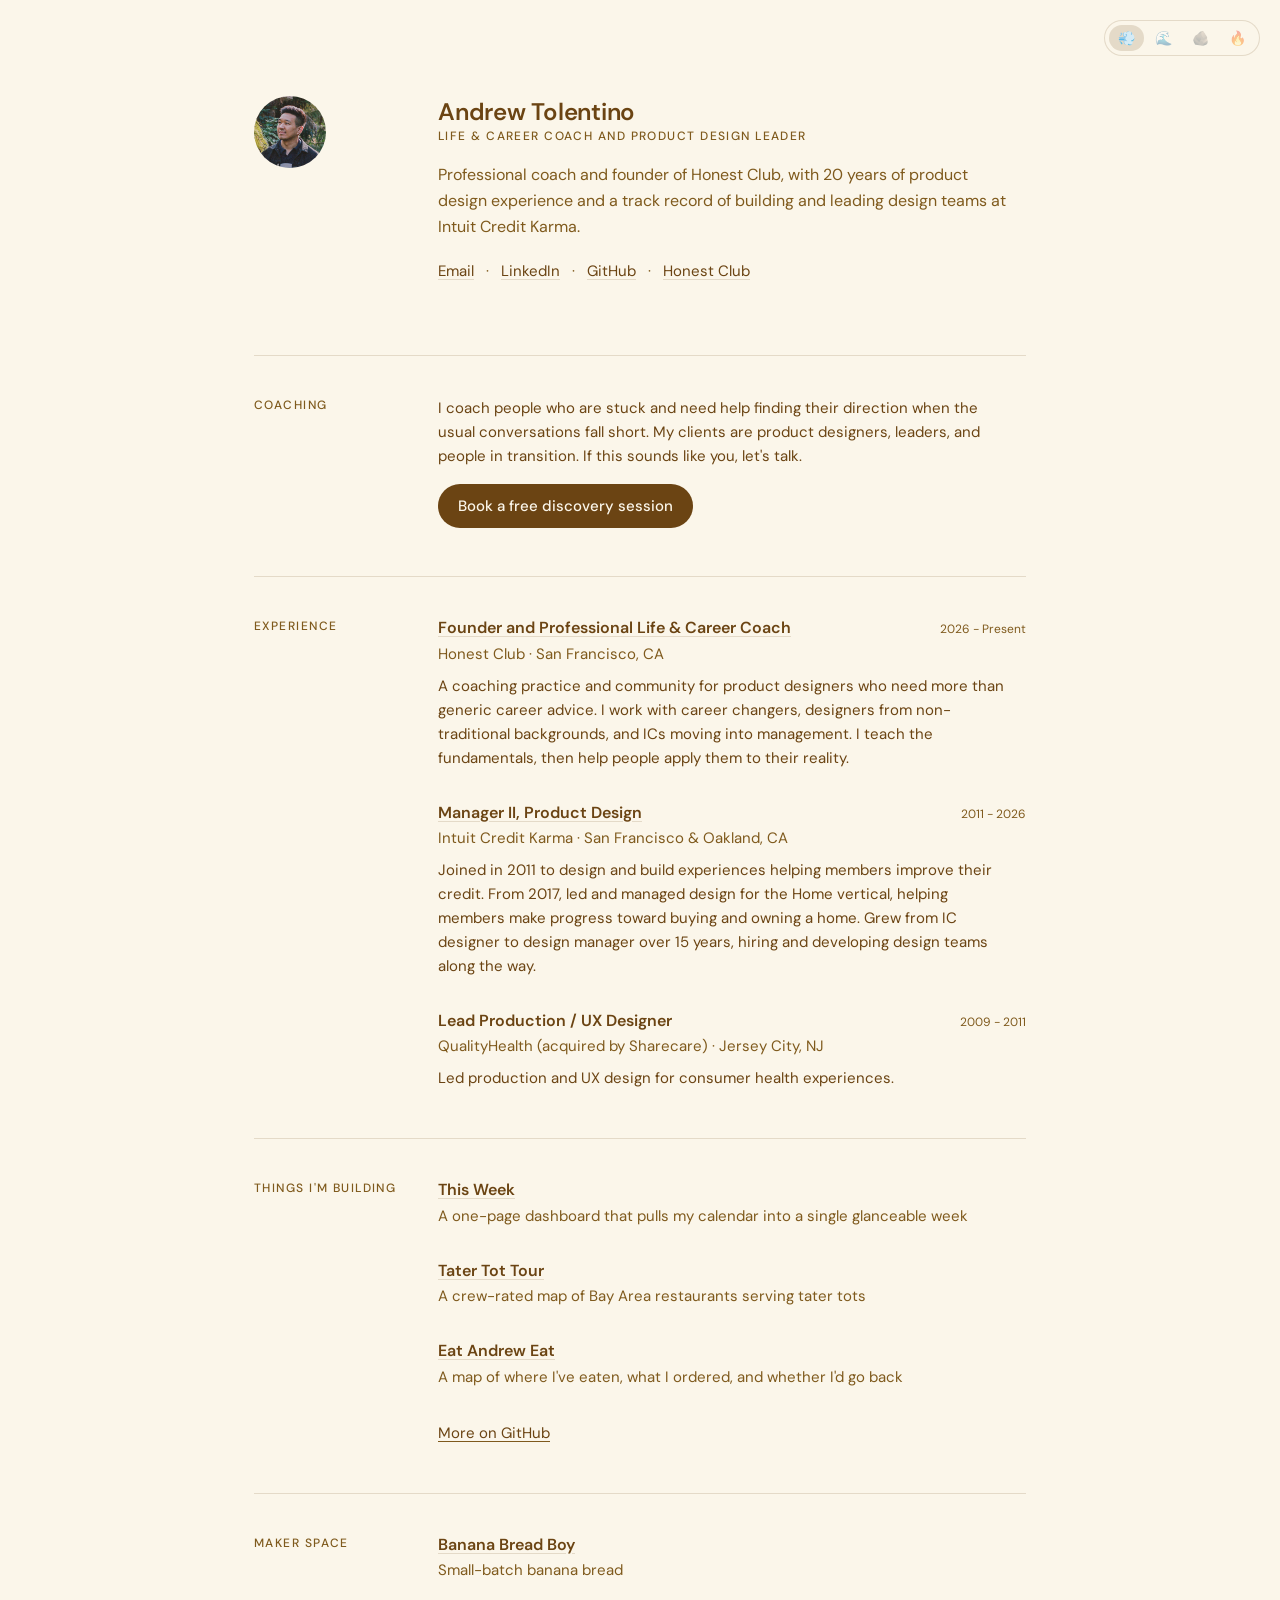
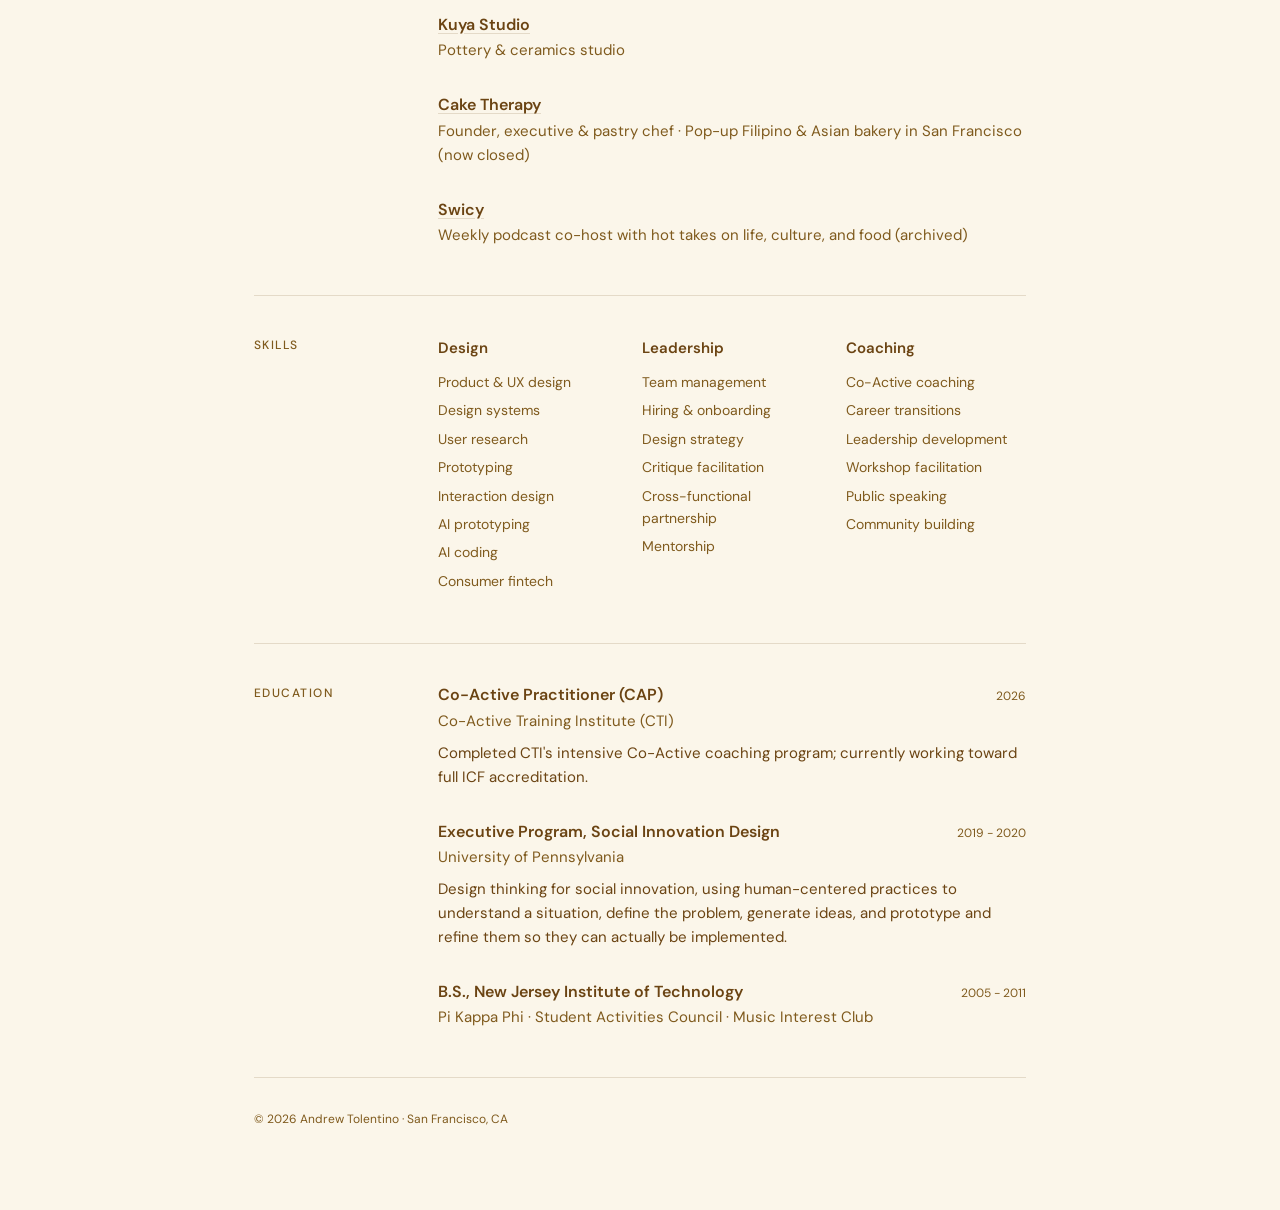
==== commit e0823b92: "Reorder Maker Space; mark Cake Therapy and Swicy as closed/archived Co-Authored-By: Claude Fable 5 <" ====
--- a/index.html
+++ b/index.html
@@ -130,30 +130,30 @@
 
       <article class="entry">
         <div class="entry-head">
+          <h3 class="role"><a href="https://bananabreadboy.com" target="_blank" rel="noopener">Banana Bread Boy</a></h3>
+        </div>
+        <p class="org">Small-batch banana bread</p>
+      </article>
+
+      <article class="entry">
+        <div class="entry-head">
+          <h3 class="role"><a href="https://kuya.studio" target="_blank" rel="noopener">Kuya Studio</a></h3>
+        </div>
+        <p class="org">Pottery &amp; ceramics studio</p>
+      </article>
+
+      <article class="entry">
+        <div class="entry-head">
           <h3 class="role"><a href="https://caketherapy.com" target="_blank" rel="noopener">Cake Therapy</a></h3>
         </div>
-        <p class="org">Founder, executive &amp; pastry chef · Pop-up Filipino &amp; Asian bakery in San Francisco</p>
-      </article>
-
-      <article class="entry">
-        <div class="entry-head">
-          <h3 class="role"><a href="https://bananabreadboy.com" target="_blank" rel="noopener">Banana Bread Boy</a></h3>
-        </div>
-        <p class="org">Small-batch banana bread</p>
-      </article>
-
-      <article class="entry">
-        <div class="entry-head">
-          <h3 class="role"><a href="https://kuya.studio" target="_blank" rel="noopener">Kuya Studio</a></h3>
-        </div>
-        <p class="org">Pottery &amp; ceramics studio</p>
+        <p class="org">Founder, executive &amp; pastry chef · Pop-up Filipino &amp; Asian bakery in San Francisco (now closed)</p>
       </article>
 
       <article class="entry">
         <div class="entry-head">
           <h3 class="role"><a href="https://getswicy.com" target="_blank" rel="noopener">Swicy</a></h3>
         </div>
-        <p class="org">Weekly podcast co-host with hot takes on life, culture, and food</p>
+        <p class="org">Weekly podcast co-host with hot takes on life, culture, and food (archived)</p>
       </article></div>
     </section>
 
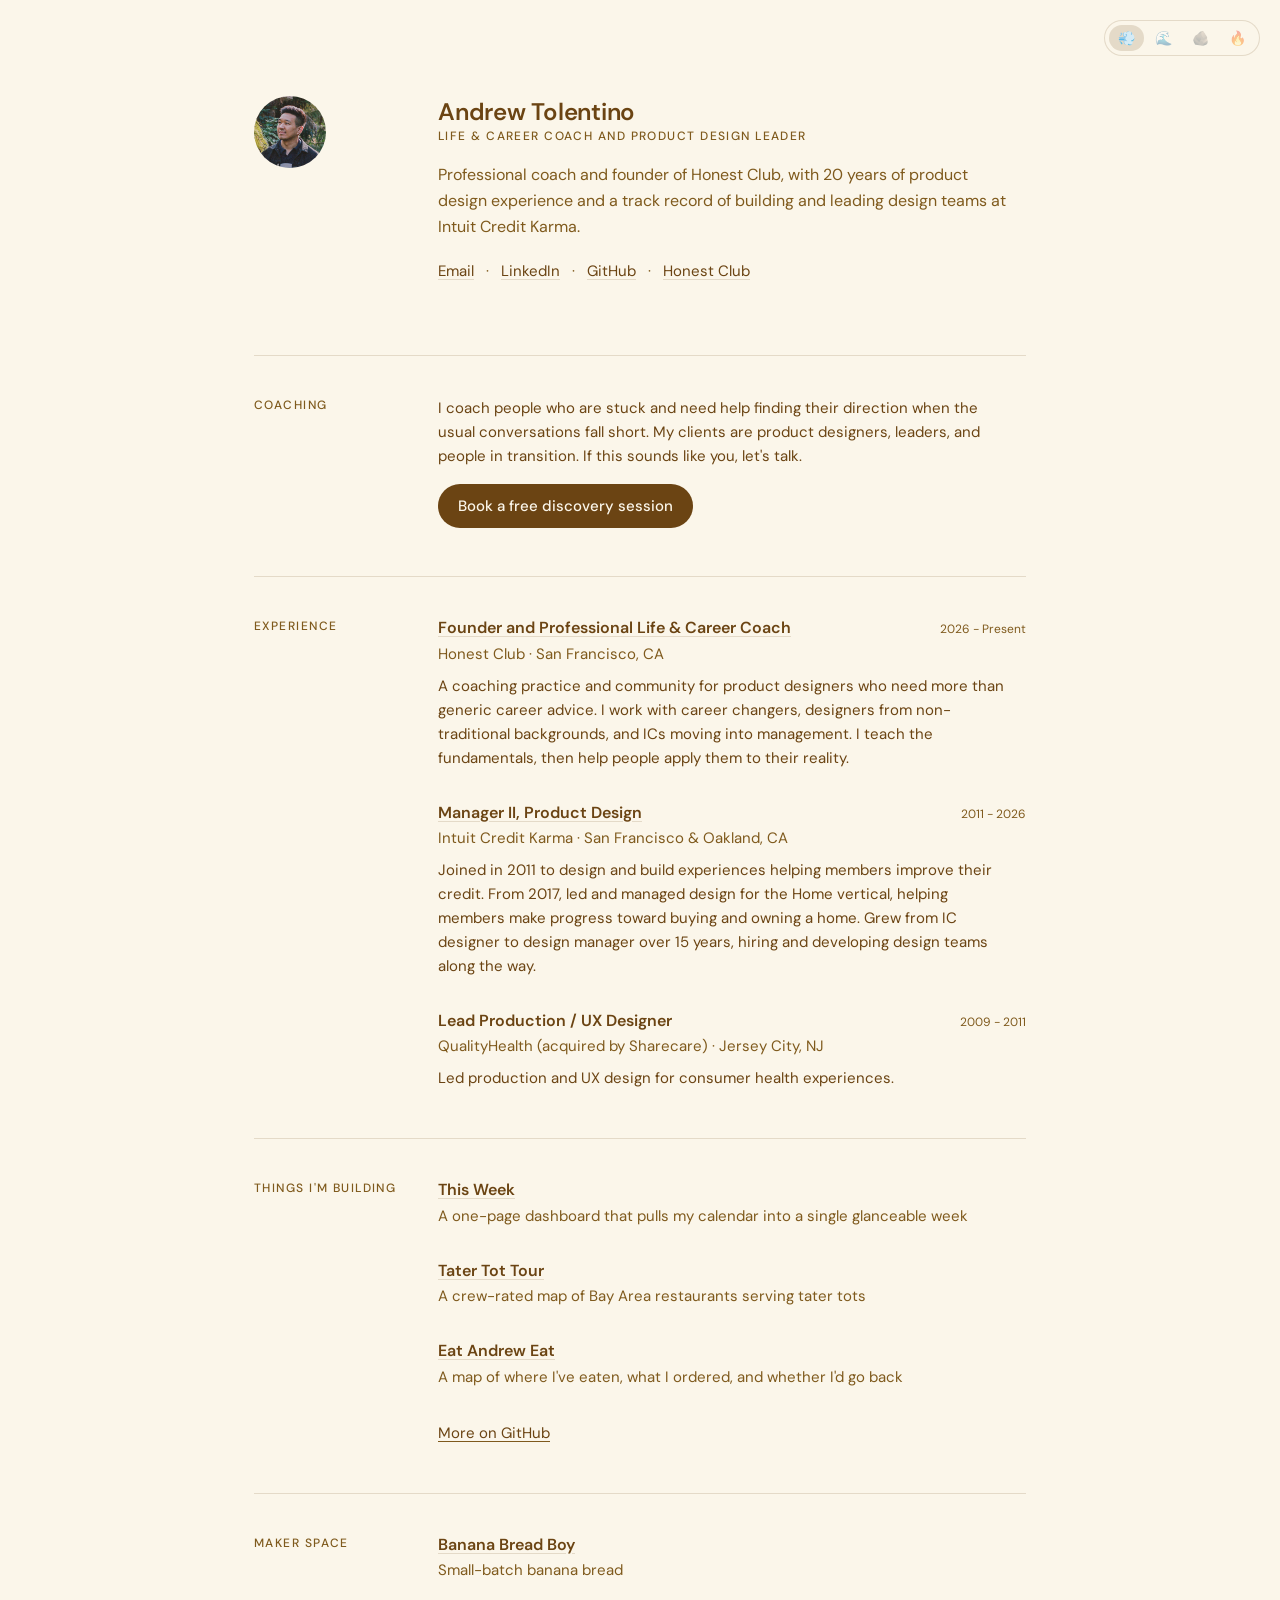
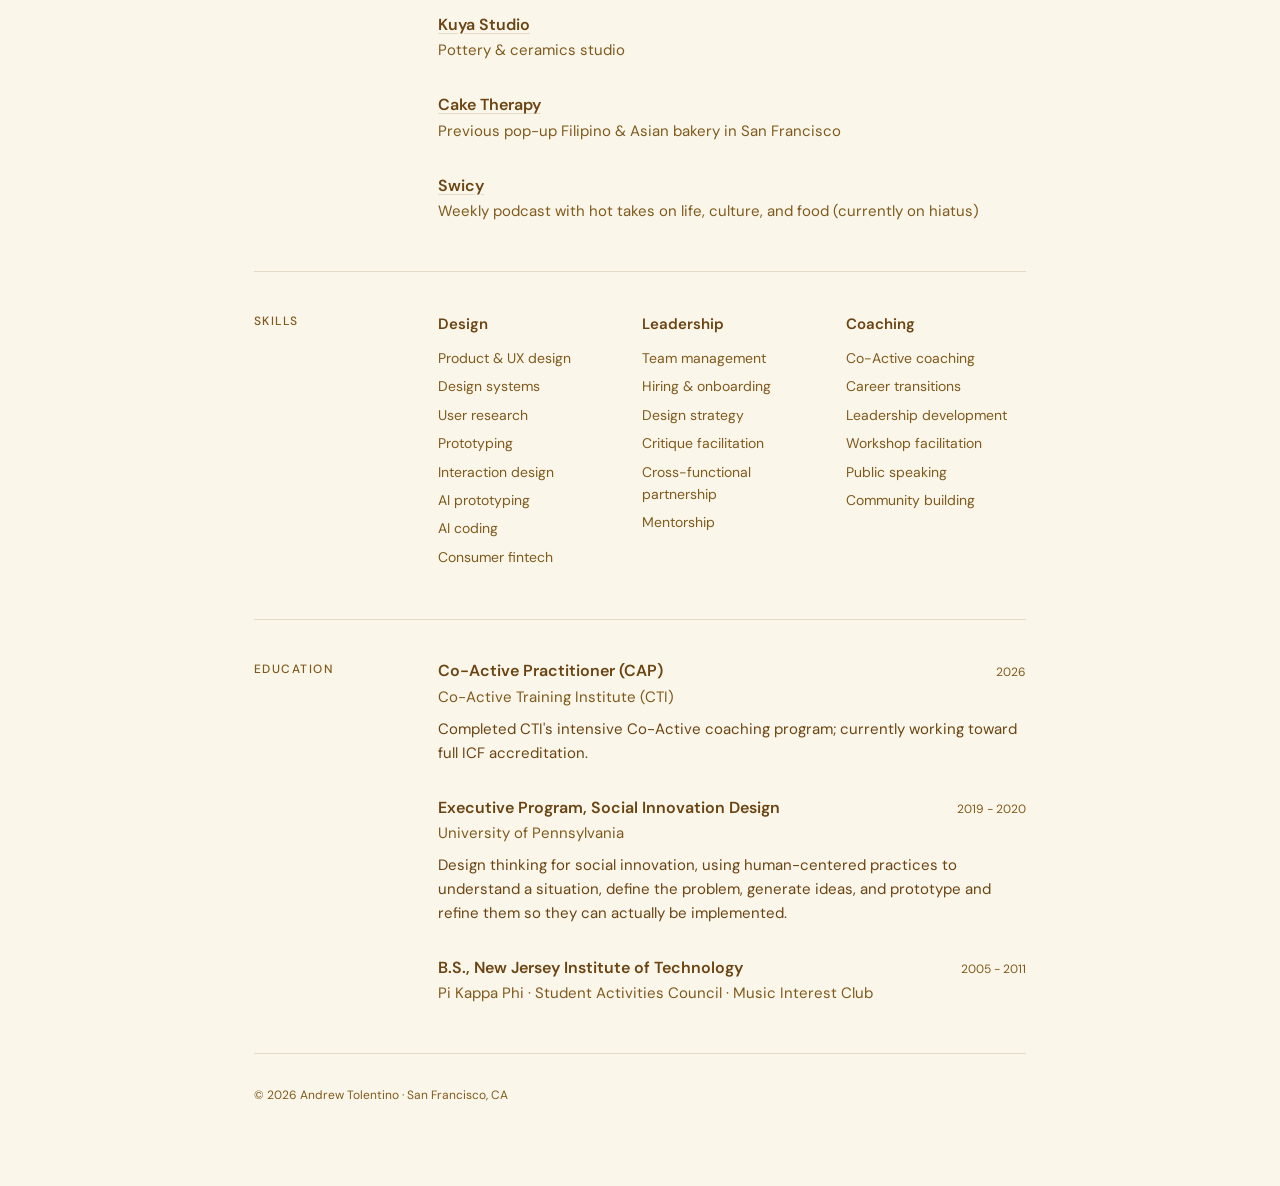
==== commit 7d657cbe: "Softer wording for dormant Maker Space projects Co-Authored-By: Claude Fable 5 <noreply@anthropic.co" ====
--- a/index.html
+++ b/index.html
@@ -146,14 +146,14 @@
         <div class="entry-head">
           <h3 class="role"><a href="https://caketherapy.com" target="_blank" rel="noopener">Cake Therapy</a></h3>
         </div>
-        <p class="org">Founder, executive &amp; pastry chef · Pop-up Filipino &amp; Asian bakery in San Francisco (now closed)</p>
+        <p class="org">Previous pop-up Filipino &amp; Asian bakery in San Francisco</p>
       </article>
 
       <article class="entry">
         <div class="entry-head">
           <h3 class="role"><a href="https://getswicy.com" target="_blank" rel="noopener">Swicy</a></h3>
         </div>
-        <p class="org">Weekly podcast co-host with hot takes on life, culture, and food (archived)</p>
+        <p class="org">Weekly podcast with hot takes on life, culture, and food (currently on hiatus)</p>
       </article></div>
     </section>
 
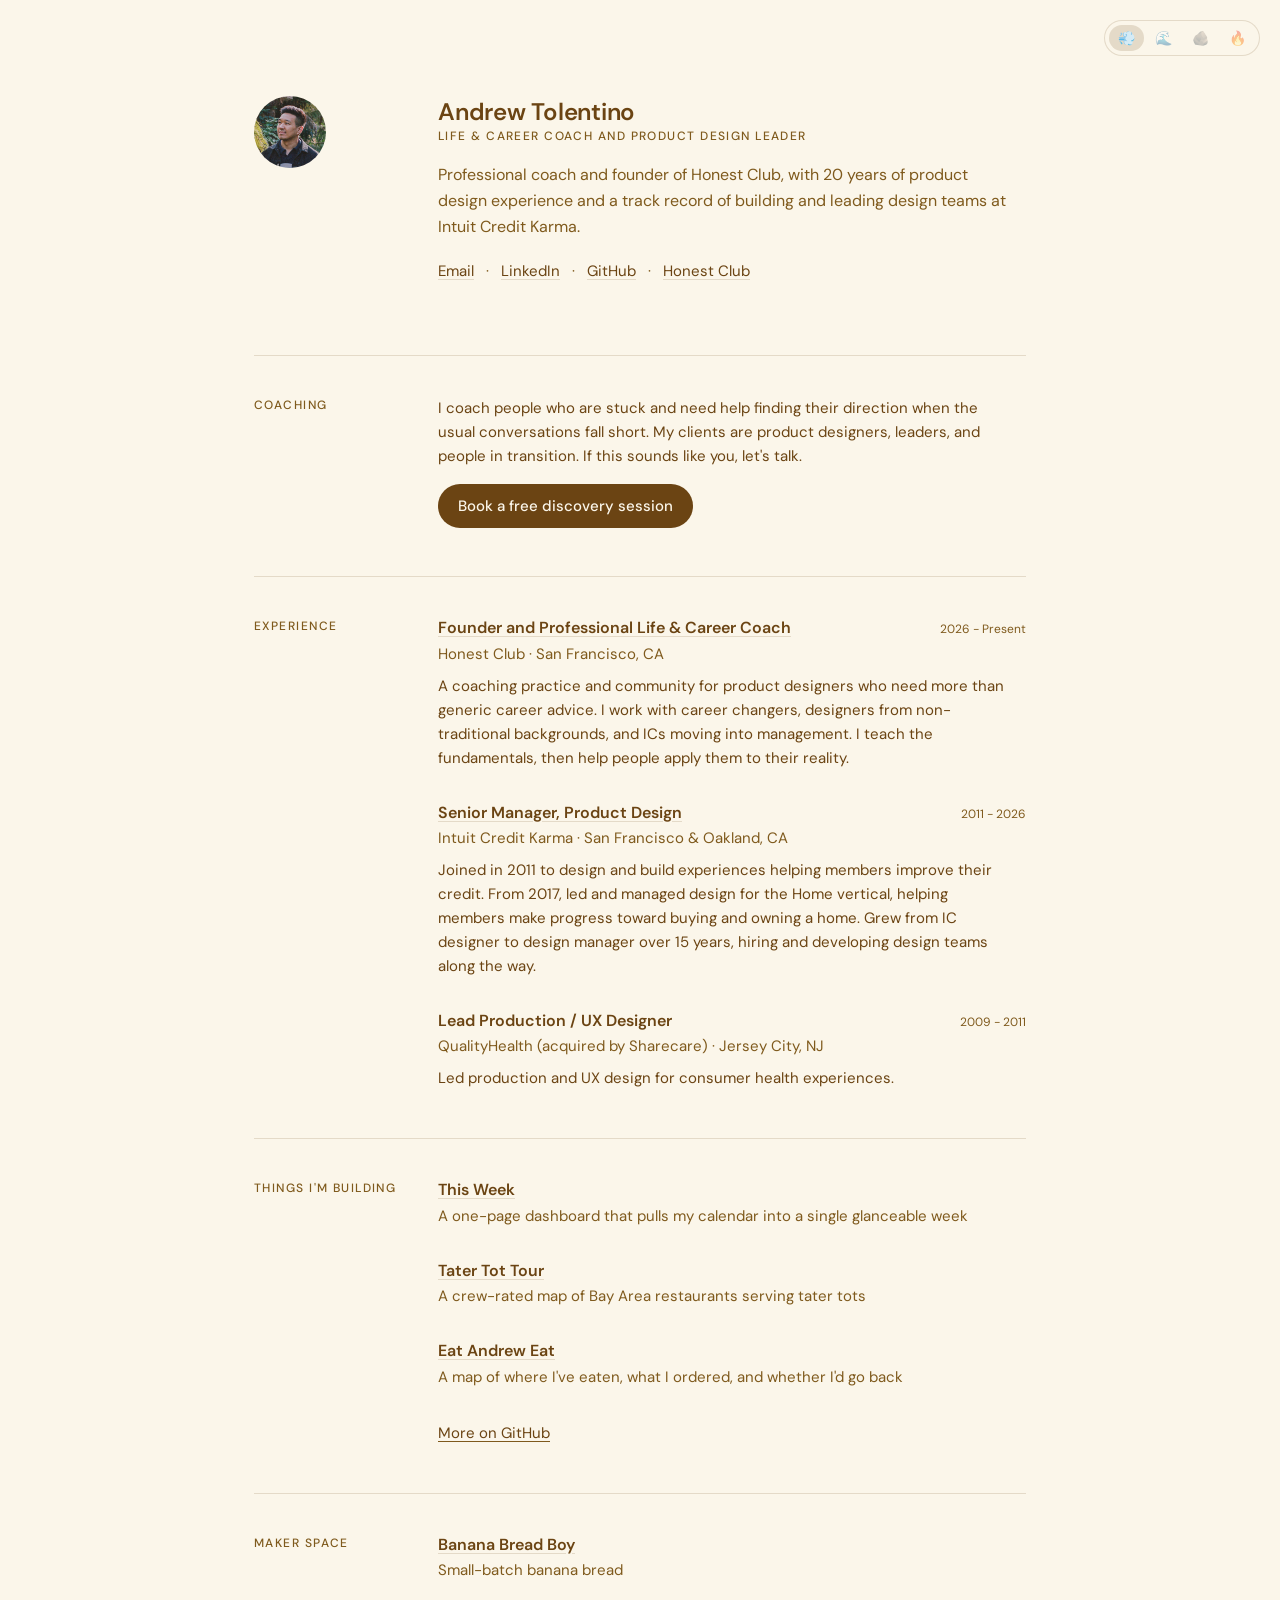
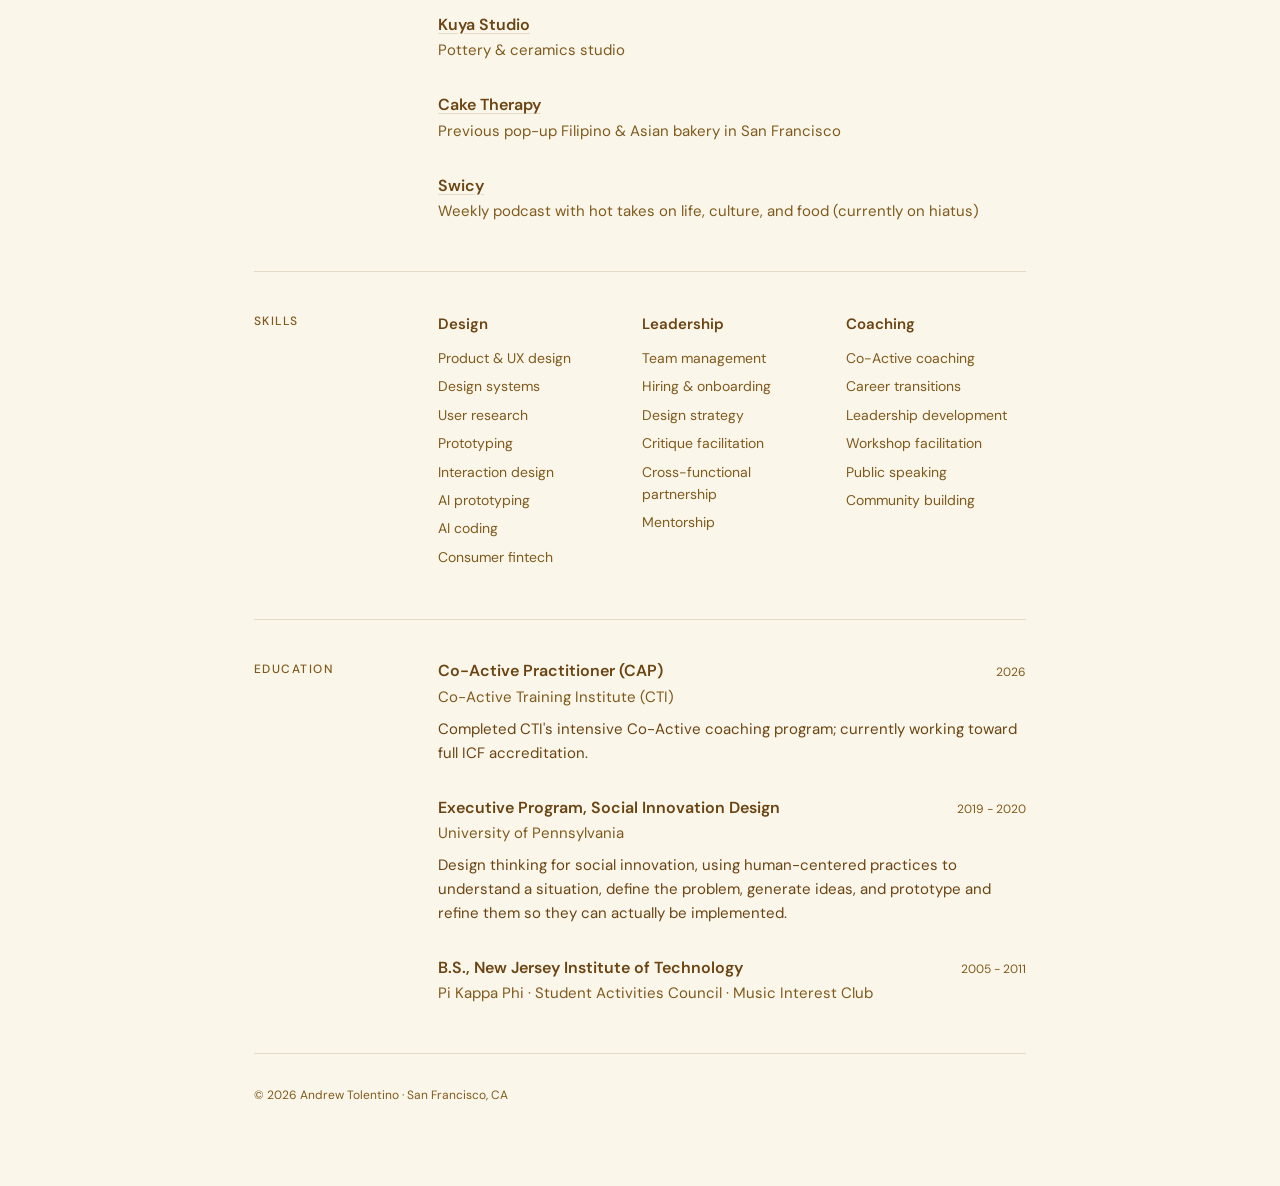
==== commit cb9a3766: "Title: Senior Manager, Product Design Co-Authored-By: Claude Fable 5 <noreply@anthropic.com>" ====
--- a/index.html
+++ b/index.html
@@ -75,7 +75,7 @@
 
       <article class="entry">
         <div class="entry-head">
-          <h3 class="role"><a href="https://www.creditkarma.com" target="_blank" rel="noopener">Manager II, Product Design</a></h3>
+          <h3 class="role"><a href="https://www.creditkarma.com" target="_blank" rel="noopener">Senior Manager, Product Design</a></h3>
           <p class="when">2011 - 2026</p>
         </div>
         <p class="org">Intuit Credit Karma · San Francisco &amp; Oakland, CA</p>
